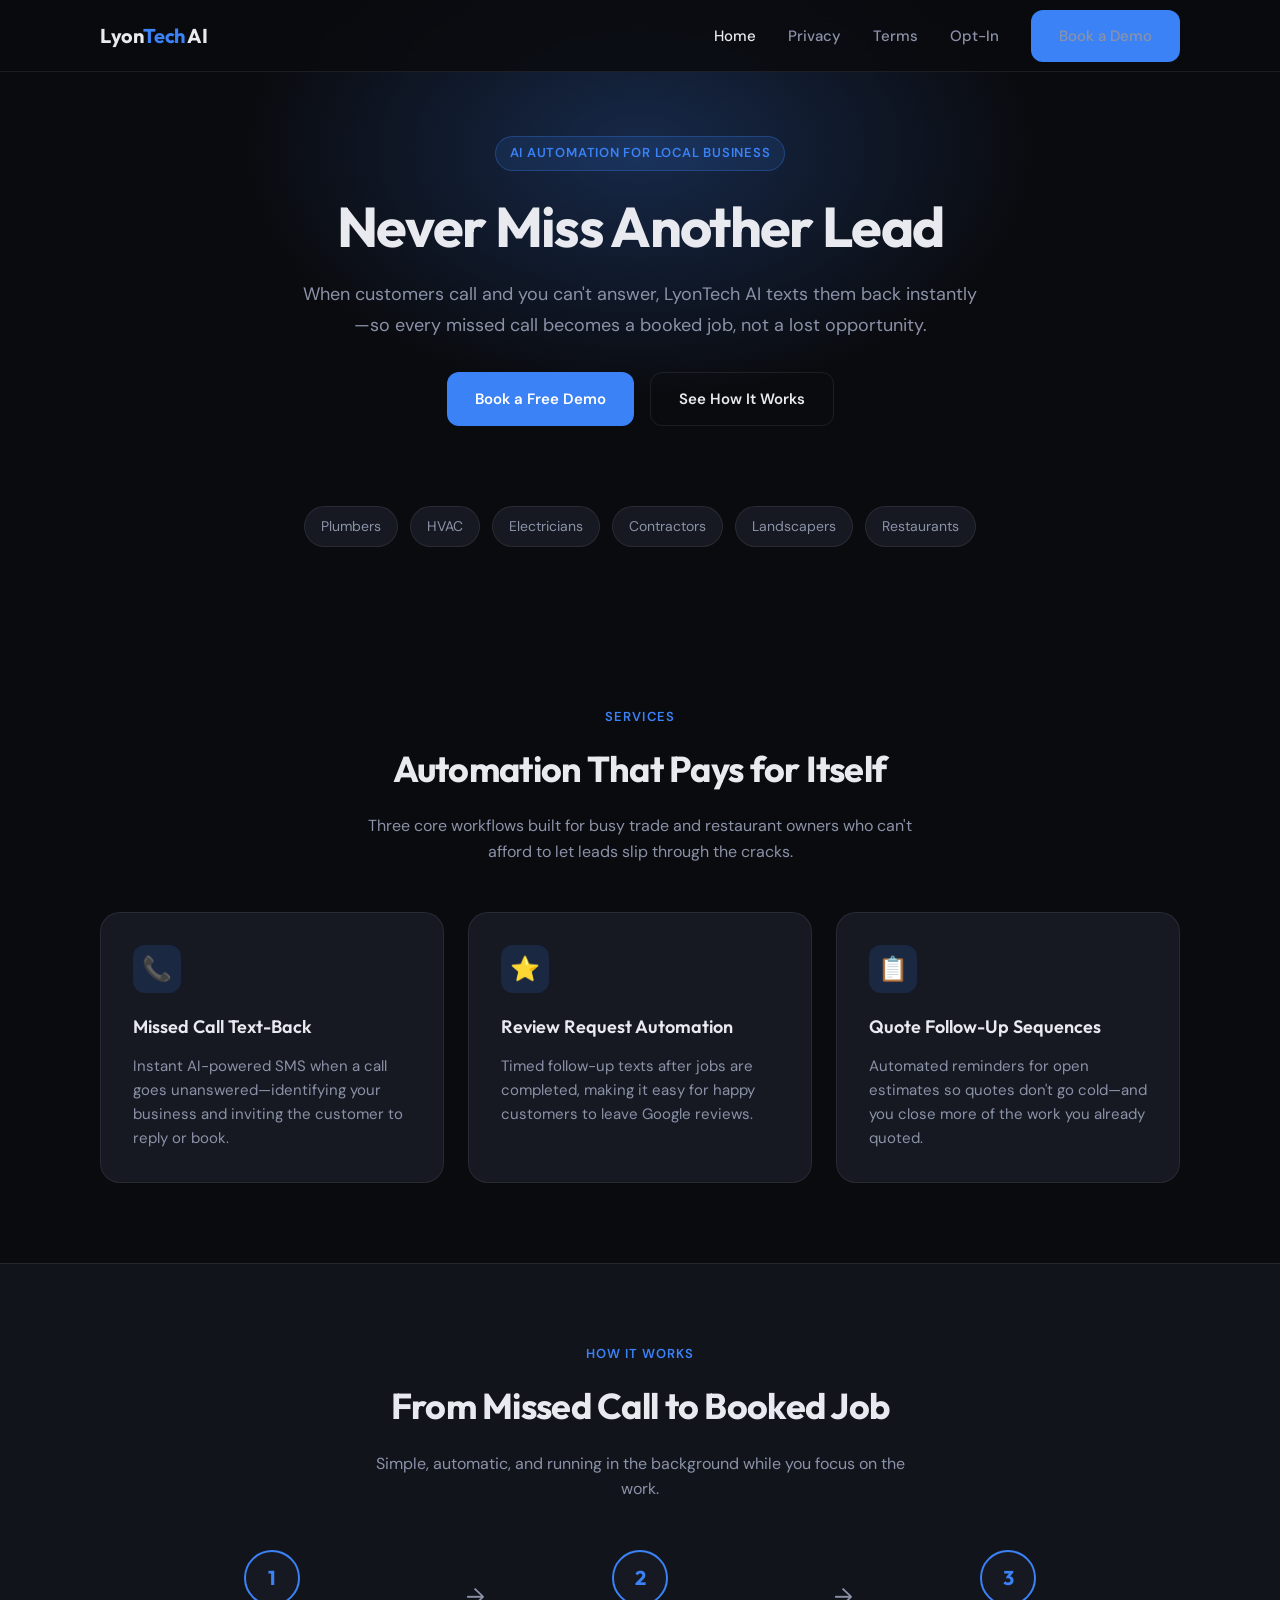
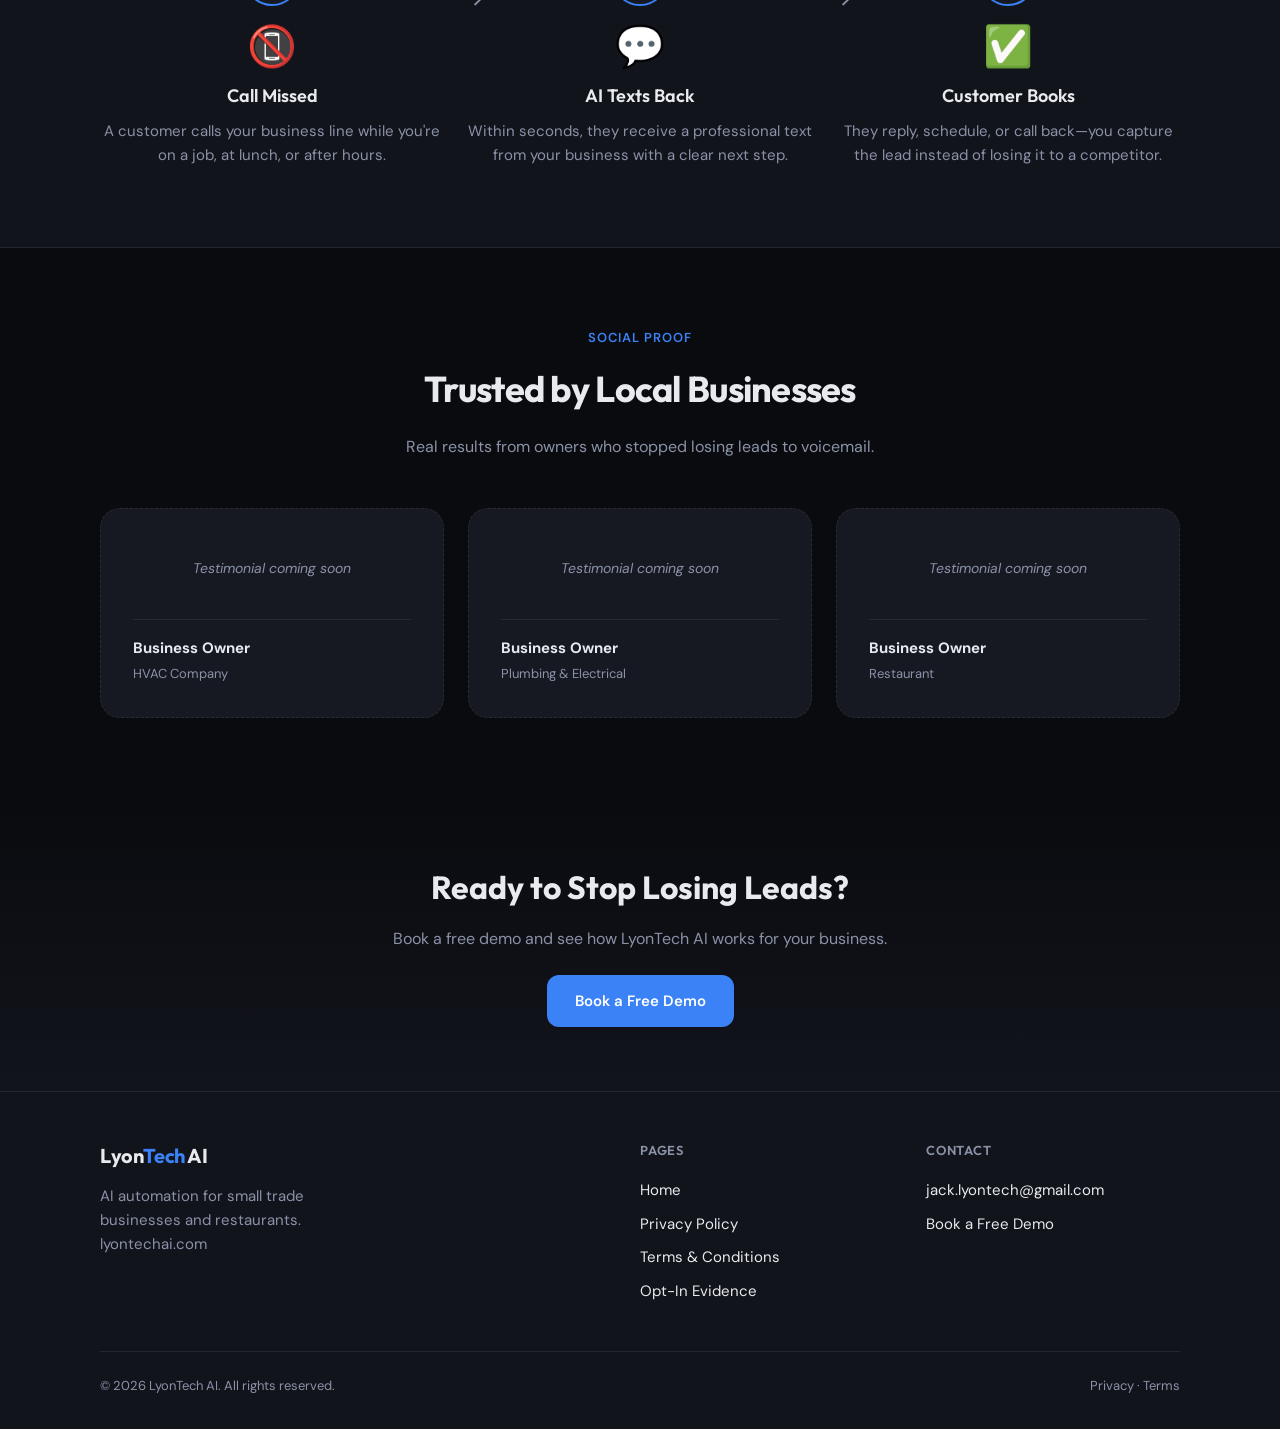
==== index.html @ 8071e6d7 "initial" ====
<!DOCTYPE html>
<html lang="en">
<head>
  <meta charset="UTF-8">
  <meta name="viewport" content="width=device-width, initial-scale=1.0">
  <meta name="description" content="LyonTech AI — AI-powered missed call text-back and automation for trade businesses and restaurants. Never miss another lead.">
  <title>LyonTech AI — Never Miss Another Lead</title>
  <link rel="preconnect" href="https://fonts.googleapis.com">
  <link rel="preconnect" href="https://fonts.gstatic.com" crossorigin>
  <link href="https://fonts.googleapis.com/css2?family=DM+Sans:ital,opsz,wght@0,9..40,400;0,9..40,500;0,9..40,600;0,9..40,700;1,9..40,400&family=Outfit:wght@500;600;700&display=swap" rel="stylesheet">
  <link rel="stylesheet" href="css/styles.css">
</head>
<body>
  <header class="site-header">
    <div class="container header-inner">
      <a href="index.html" class="logo">Lyon<span>Tech</span> AI</a>
      <nav class="nav-desktop" aria-label="Main navigation">
        <a href="index.html" class="active">Home</a>
        <a href="privacy.html">Privacy</a>
        <a href="terms.html">Terms</a>
        <a href="opt-in-evidence.html">Opt-In</a>
        <a href="mailto:jack.lyontech@gmail.com?subject=Free%20Demo%20Request" class="btn btn-primary">Book a Demo</a>
      </nav>
      <button class="nav-toggle" type="button" aria-label="Open menu" aria-expanded="false" aria-controls="mobile-nav">
        <span></span>
        <span></span>
        <span></span>
      </button>
    </div>
    <nav id="mobile-nav" class="nav-mobile" aria-label="Mobile navigation">
      <a href="index.html" class="active">Home</a>
      <a href="privacy.html">Privacy</a>
      <a href="terms.html">Terms</a>
      <a href="opt-in-evidence.html">Opt-In Evidence</a>
      <a href="mailto:jack.lyontech@gmail.com?subject=Free%20Demo%20Request">Book a Free Demo</a>
    </nav>
  </header>

  <main>
    <section class="hero">
      <div class="container hero-content">
        <span class="hero-badge">AI Automation for Local Business</span>
        <h1>Never Miss Another Lead</h1>
        <p>When customers call and you can't answer, LyonTech AI texts them back instantly—so every missed call becomes a booked job, not a lost opportunity.</p>
        <div class="hero-cta">
          <a href="mailto:jack.lyontech@gmail.com?subject=Free%20Demo%20Request" class="btn btn-primary">Book a Free Demo</a>
          <a href="#how-it-works" class="btn btn-outline">See How It Works</a>
        </div>
      </div>
    </section>

    <section class="industries">
      <div class="container">
        <div class="industry-tags">
          <span>Plumbers</span>
          <span>HVAC</span>
          <span>Electricians</span>
          <span>Contractors</span>
          <span>Landscapers</span>
          <span>Restaurants</span>
        </div>
      </div>
    </section>

    <section id="services">
      <div class="container">
        <div class="section-header">
          <p class="section-label">Services</p>
          <h2 class="section-title">Automation That Pays for Itself</h2>
          <p class="section-intro">Three core workflows built for busy trade and restaurant owners who can't afford to let leads slip through the cracks.</p>
        </div>
        <div class="services-grid">
          <article class="service-card">
            <div class="service-icon" aria-hidden="true">📞</div>
            <h3>Missed Call Text-Back</h3>
            <p>Instant AI-powered SMS when a call goes unanswered—identifying your business and inviting the customer to reply or book.</p>
          </article>
          <article class="service-card">
            <div class="service-icon" aria-hidden="true">⭐</div>
            <h3>Review Request Automation</h3>
            <p>Timed follow-up texts after jobs are completed, making it easy for happy customers to leave Google reviews.</p>
          </article>
          <article class="service-card">
            <div class="service-icon" aria-hidden="true">📋</div>
            <h3>Quote Follow-Up Sequences</h3>
            <p>Automated reminders for open estimates so quotes don't go cold—and you close more of the work you already quoted.</p>
          </article>
        </div>
      </div>
    </section>

    <section id="how-it-works" class="how-it-works">
      <div class="container">
        <div class="section-header">
          <p class="section-label">How It Works</p>
          <h2 class="section-title">From Missed Call to Booked Job</h2>
          <p class="section-intro">Simple, automatic, and running in the background while you focus on the work.</p>
        </div>
        <div class="steps">
          <div class="step">
            <div class="step-number">1</div>
            <div class="step-visual" aria-hidden="true">📵</div>
            <h3>Call Missed</h3>
            <p>A customer calls your business line while you're on a job, at lunch, or after hours.</p>
            <span class="step-arrow" aria-hidden="true">→</span>
          </div>
          <div class="step">
            <div class="step-number">2</div>
            <div class="step-visual" aria-hidden="true">💬</div>
            <h3>AI Texts Back</h3>
            <p>Within seconds, they receive a professional text from your business with a clear next step.</p>
            <span class="step-arrow" aria-hidden="true">→</span>
          </div>
          <div class="step">
            <div class="step-number">3</div>
            <div class="step-visual" aria-hidden="true">✅</div>
            <h3>Customer Books</h3>
            <p>They reply, schedule, or call back—you capture the lead instead of losing it to a competitor.</p>
          </div>
        </div>
      </div>
    </section>

    <section id="testimonials">
      <div class="container">
        <div class="section-header">
          <p class="section-label">Social Proof</p>
          <h2 class="section-title">Trusted by Local Businesses</h2>
          <p class="section-intro">Real results from owners who stopped losing leads to voicemail.</p>
        </div>
        <div class="testimonials-grid">
          <article class="testimonial-card">
            <div class="testimonial-placeholder">Testimonial coming soon</div>
            <div class="testimonial-meta">
              <strong>Business Owner</strong>
              <span>HVAC Company</span>
            </div>
          </article>
          <article class="testimonial-card">
            <div class="testimonial-placeholder">Testimonial coming soon</div>
            <div class="testimonial-meta">
              <strong>Business Owner</strong>
              <span>Plumbing &amp; Electrical</span>
            </div>
          </article>
          <article class="testimonial-card">
            <div class="testimonial-placeholder">Testimonial coming soon</div>
            <div class="testimonial-meta">
              <strong>Business Owner</strong>
              <span>Restaurant</span>
            </div>
          </article>
        </div>
      </div>
    </section>

    <section class="cta-band">
      <div class="container">
        <h2>Ready to Stop Losing Leads?</h2>
        <p>Book a free demo and see how LyonTech AI works for your business.</p>
        <a href="mailto:jack.lyontech@gmail.com?subject=Free%20Demo%20Request" class="btn btn-primary">Book a Free Demo</a>
      </div>
    </section>
  </main>

  <footer class="site-footer">
    <div class="container">
      <div class="footer-grid">
        <div class="footer-brand">
          <a href="index.html" class="logo">Lyon<span>Tech</span> AI</a>
          <p>AI automation for small trade businesses and restaurants. lyontechai.com</p>
        </div>
        <div class="footer-col">
          <h4>Pages</h4>
          <ul>
            <li><a href="index.html">Home</a></li>
            <li><a href="privacy.html">Privacy Policy</a></li>
            <li><a href="terms.html">Terms &amp; Conditions</a></li>
            <li><a href="opt-in-evidence.html">Opt-In Evidence</a></li>
          </ul>
        </div>
        <div class="footer-col">
          <h4>Contact</h4>
          <ul>
            <li><a href="mailto:jack.lyontech@gmail.com">jack.lyontech@gmail.com</a></li>
            <li><a href="mailto:jack.lyontech@gmail.com?subject=Free%20Demo%20Request">Book a Free Demo</a></li>
          </ul>
        </div>
      </div>
      <div class="footer-bottom">
        <span>&copy; 2026 LyonTech AI. All rights reserved.</span>
        <span>
          <a href="privacy.html">Privacy</a>
          &middot;
          <a href="terms.html">Terms</a>
        </span>
      </div>
    </div>
  </footer>

  <script src="js/main.js"></script>
</body>
</html>
---- css/styles.css ----
/* LyonTech AI — shared styles */
:root {
  --bg: #0a0b0f;
  --bg-elevated: #12141c;
  --bg-card: #161922;
  --border: rgba(255, 255, 255, 0.08);
  --text: #e8eaef;
  --text-muted: #8b92a8;
  --accent: #3b82f6;
  --accent-hover: #60a5fa;
  --accent-glow: rgba(59, 130, 246, 0.25);
  --success: #22c55e;
  --font-sans: "DM Sans", system-ui, sans-serif;
  --font-display: "Outfit", system-ui, sans-serif;
  --max-width: 1120px;
  --header-h: 72px;
  --radius: 12px;
  --radius-lg: 20px;
  --transition: 0.2s ease;
}

*,
*::before,
*::after {
  box-sizing: border-box;
  margin: 0;
  padding: 0;
}

html {
  scroll-behavior: smooth;
}

body {
  font-family: var(--font-sans);
  font-size: 1rem;
  line-height: 1.6;
  color: var(--text);
  background: var(--bg);
  min-height: 100vh;
  -webkit-font-smoothing: antialiased;
}

img {
  max-width: 100%;
  height: auto;
  display: block;
}

a {
  color: var(--accent);
  text-decoration: none;
  transition: color var(--transition);
}

a:hover {
  color: var(--accent-hover);
}

.container {
  width: 100%;
  max-width: var(--max-width);
  margin: 0 auto;
  padding: 0 1.25rem;
}

/* Header */
.site-header {
  position: fixed;
  top: 0;
  left: 0;
  right: 0;
  z-index: 100;
  height: var(--header-h);
  background: rgba(10, 11, 15, 0.85);
  backdrop-filter: blur(12px);
  border-bottom: 1px solid var(--border);
}

.header-inner {
  display: flex;
  align-items: center;
  justify-content: space-between;
  height: var(--header-h);
}

.logo {
  font-family: var(--font-display);
  font-weight: 700;
  font-size: 1.25rem;
  color: var(--text);
  letter-spacing: -0.02em;
}

.logo span {
  color: var(--accent);
}

.nav-desktop {
  display: none;
  align-items: center;
  gap: 2rem;
}

.nav-desktop a {
  color: var(--text-muted);
  font-size: 0.9375rem;
  font-weight: 500;
}

.nav-desktop a:hover,
.nav-desktop a.active {
  color: var(--text);
}

.nav-toggle {
  display: flex;
  flex-direction: column;
  justify-content: center;
  gap: 5px;
  width: 44px;
  height: 44px;
  padding: 10px;
  background: transparent;
  border: 1px solid var(--border);
  border-radius: var(--radius);
  cursor: pointer;
  color: var(--text);
}

.nav-toggle span {
  display: block;
  height: 2px;
  background: currentColor;
  border-radius: 1px;
  transition: transform var(--transition), opacity var(--transition);
}

.nav-toggle[aria-expanded="true"] span:nth-child(1) {
  transform: translateY(7px) rotate(45deg);
}

.nav-toggle[aria-expanded="true"] span:nth-child(2) {
  opacity: 0;
}

.nav-toggle[aria-expanded="true"] span:nth-child(3) {
  transform: translateY(-7px) rotate(-45deg);
}

.nav-mobile {
  display: none;
  position: fixed;
  top: var(--header-h);
  left: 0;
  right: 0;
  background: var(--bg-elevated);
  border-bottom: 1px solid var(--border);
  padding: 1rem 1.25rem 1.5rem;
  flex-direction: column;
  gap: 0.25rem;
}

.nav-mobile.is-open {
  display: flex;
}

.nav-mobile a {
  display: block;
  padding: 0.75rem 0;
  color: var(--text-muted);
  font-weight: 500;
  border-bottom: 1px solid var(--border);
}

.nav-mobile a:last-child {
  border-bottom: none;
}

.nav-mobile a:hover,
.nav-mobile a.active {
  color: var(--text);
}

@media (min-width: 768px) {
  .nav-desktop {
    display: flex;
  }

  .nav-toggle {
    display: none;
  }

  .nav-mobile {
    display: none !important;
  }
}

/* Buttons */
.btn {
  display: inline-flex;
  align-items: center;
  justify-content: center;
  gap: 0.5rem;
  padding: 0.875rem 1.75rem;
  font-family: var(--font-sans);
  font-size: 0.9375rem;
  font-weight: 600;
  border-radius: var(--radius);
  border: none;
  cursor: pointer;
  transition: background var(--transition), transform var(--transition), box-shadow var(--transition);
  text-decoration: none;
}

.btn-primary {
  background: var(--accent);
  color: #fff;
}

.btn-primary:hover {
  background: var(--accent-hover);
  color: #fff;
  box-shadow: 0 0 24px var(--accent-glow);
  transform: translateY(-1px);
}

.btn-outline {
  background: transparent;
  color: var(--text);
  border: 1px solid var(--border);
}

.btn-outline:hover {
  border-color: var(--text-muted);
  color: var(--text);
}

/* Hero */
.hero {
  padding: calc(var(--header-h) + 4rem) 0 5rem;
  position: relative;
  overflow: hidden;
}

.hero::before {
  content: "";
  position: absolute;
  top: -20%;
  left: 50%;
  transform: translateX(-50%);
  width: 800px;
  height: 500px;
  background: radial-gradient(ellipse, var(--accent-glow) 0%, transparent 70%);
  pointer-events: none;
}

.hero-content {
  position: relative;
  text-align: center;
  max-width: 720px;
  margin: 0 auto;
}

.hero-badge {
  display: inline-block;
  padding: 0.375rem 0.875rem;
  margin-bottom: 1.5rem;
  font-size: 0.8125rem;
  font-weight: 600;
  text-transform: uppercase;
  letter-spacing: 0.06em;
  color: var(--accent);
  background: rgba(59, 130, 246, 0.12);
  border: 1px solid rgba(59, 130, 246, 0.3);
  border-radius: 100px;
}

.hero h1 {
  font-family: var(--font-display);
  font-size: clamp(2.25rem, 5vw, 3.5rem);
  font-weight: 700;
  line-height: 1.15;
  letter-spacing: -0.03em;
  margin-bottom: 1.25rem;
}

.hero p {
  font-size: 1.125rem;
  color: var(--text-muted);
  margin-bottom: 2rem;
  line-height: 1.7;
}

.hero-cta {
  display: flex;
  flex-wrap: wrap;
  gap: 1rem;
  justify-content: center;
}

/* Sections */
section {
  padding: 5rem 0;
}

.section-label {
  font-size: 0.8125rem;
  font-weight: 600;
  text-transform: uppercase;
  letter-spacing: 0.08em;
  color: var(--accent);
  margin-bottom: 0.75rem;
}

.section-title {
  font-family: var(--font-display);
  font-size: clamp(1.75rem, 3vw, 2.25rem);
  font-weight: 700;
  letter-spacing: -0.02em;
  margin-bottom: 1rem;
}

.section-intro {
  color: var(--text-muted);
  max-width: 560px;
  margin-bottom: 3rem;
}

.section-header {
  text-align: center;
  margin-bottom: 3rem;
}

.section-header .section-intro {
  margin-left: auto;
  margin-right: auto;
}

/* Services */
.services-grid {
  display: grid;
  gap: 1.5rem;
}

@media (min-width: 768px) {
  .services-grid {
    grid-template-columns: repeat(3, 1fr);
  }
}

.service-card {
  background: var(--bg-card);
  border: 1px solid var(--border);
  border-radius: var(--radius-lg);
  padding: 2rem;
  transition: border-color var(--transition), transform var(--transition);
}

.service-card:hover {
  border-color: rgba(59, 130, 246, 0.35);
  transform: translateY(-2px);
}

.service-icon {
  width: 48px;
  height: 48px;
  display: flex;
  align-items: center;
  justify-content: center;
  background: rgba(59, 130, 246, 0.15);
  border-radius: var(--radius);
  margin-bottom: 1.25rem;
  font-size: 1.5rem;
}

.service-card h3 {
  font-family: var(--font-display);
  font-size: 1.125rem;
  font-weight: 600;
  margin-bottom: 0.75rem;
}

.service-card p {
  color: var(--text-muted);
  font-size: 0.9375rem;
}

/* How it works */
.how-it-works {
  background: var(--bg-elevated);
  border-top: 1px solid var(--border);
  border-bottom: 1px solid var(--border);
}

.steps {
  display: grid;
  gap: 2rem;
  position: relative;
}

@media (min-width: 768px) {
  .steps {
    grid-template-columns: repeat(3, 1fr);
    gap: 1.5rem;
  }
}

.step {
  text-align: center;
  position: relative;
}

.step-number {
  width: 56px;
  height: 56px;
  margin: 0 auto 1.25rem;
  display: flex;
  align-items: center;
  justify-content: center;
  font-family: var(--font-display);
  font-size: 1.25rem;
  font-weight: 700;
  color: var(--accent);
  background: var(--bg-card);
  border: 2px solid var(--accent);
  border-radius: 50%;
}

.step-visual {
  font-size: 2.5rem;
  margin-bottom: 1rem;
  line-height: 1;
}

.step h3 {
  font-family: var(--font-display);
  font-size: 1.125rem;
  font-weight: 600;
  margin-bottom: 0.5rem;
}

.step p {
  color: var(--text-muted);
  font-size: 0.9375rem;
}

.step-arrow {
  display: none;
  position: absolute;
  top: 28px;
  right: -12%;
  color: var(--text-muted);
  font-size: 1.5rem;
}

@media (min-width: 768px) {
  .step:not(:last-child) .step-arrow {
    display: block;
  }
}

/* Testimonials */
.testimonials-grid {
  display: grid;
  gap: 1.5rem;
}

@media (min-width: 640px) {
  .testimonials-grid {
    grid-template-columns: repeat(2, 1fr);
  }
}

@media (min-width: 1024px) {
  .testimonials-grid {
    grid-template-columns: repeat(3, 1fr);
  }
}

.testimonial-card {
  background: var(--bg-card);
  border: 1px dashed var(--border);
  border-radius: var(--radius-lg);
  padding: 2rem;
  min-height: 200px;
  display: flex;
  flex-direction: column;
}

.testimonial-placeholder {
  flex: 1;
  display: flex;
  align-items: center;
  justify-content: center;
  color: var(--text-muted);
  font-size: 0.875rem;
  font-style: italic;
  text-align: center;
  padding: 1rem;
}

.testimonial-meta {
  margin-top: 1.5rem;
  padding-top: 1rem;
  border-top: 1px solid var(--border);
}

.testimonial-meta strong {
  display: block;
  font-size: 0.9375rem;
}

.testimonial-meta span {
  font-size: 0.8125rem;
  color: var(--text-muted);
}

/* CTA band */
.cta-band {
  padding: 4rem 0;
  text-align: center;
  background: linear-gradient(180deg, var(--bg) 0%, var(--bg-elevated) 100%);
}

.cta-band h2 {
  font-family: var(--font-display);
  font-size: clamp(1.5rem, 3vw, 2rem);
  font-weight: 700;
  margin-bottom: 0.75rem;
}

.cta-band p {
  color: var(--text-muted);
  margin-bottom: 1.5rem;
}

/* Industries */
.industries {
  padding-top: 0;
}

.industry-tags {
  display: flex;
  flex-wrap: wrap;
  gap: 0.75rem;
  justify-content: center;
}

.industry-tags span {
  padding: 0.5rem 1rem;
  font-size: 0.875rem;
  color: var(--text-muted);
  background: var(--bg-card);
  border: 1px solid var(--border);
  border-radius: 100px;
}

/* Legal / content pages */
.page-hero {
  padding: calc(var(--header-h) + 3rem) 0 2rem;
  border-bottom: 1px solid var(--border);
}

.page-hero h1 {
  font-family: var(--font-display);
  font-size: clamp(1.75rem, 4vw, 2.5rem);
  font-weight: 700;
  letter-spacing: -0.02em;
  margin-bottom: 0.5rem;
}

.page-hero .meta {
  color: var(--text-muted);
  font-size: 0.9375rem;
}

.legal-content {
  padding: 3rem 0 5rem;
  max-width: 720px;
}

.legal-content h2 {
  font-family: var(--font-display);
  font-size: 1.25rem;
  font-weight: 600;
  margin: 2rem 0 0.75rem;
}

.legal-content h2:first-child {
  margin-top: 0;
}

.legal-content p,
.legal-content li {
  color: var(--text-muted);
  margin-bottom: 1rem;
}

.legal-content ul,
.legal-content ol {
  margin: 0 0 1rem 1.25rem;
  color: var(--text-muted);
}

.legal-content li {
  margin-bottom: 0.5rem;
}

.legal-content a {
  word-break: break-word;
}

.legal-content .notice {
  padding: 1rem 1.25rem;
  background: var(--bg-card);
  border: 1px solid var(--border);
  border-radius: var(--radius);
  margin: 1.5rem 0;
  font-size: 0.9375rem;
  color: var(--text);
}

/* Opt-in methods */
.optin-methods {
  display: grid;
  gap: 1.5rem;
  margin: 2rem 0;
}

.optin-card {
  background: var(--bg-card);
  border: 1px solid var(--border);
  border-radius: var(--radius-lg);
  padding: 1.75rem;
}

.optin-card .method-num {
  display: inline-flex;
  align-items: center;
  justify-content: center;
  width: 28px;
  height: 28px;
  font-size: 0.875rem;
  font-weight: 700;
  color: #fff;
  background: var(--accent);
  border-radius: 50%;
  margin-bottom: 1rem;
}

.optin-card h3 {
  font-family: var(--font-display);
  font-size: 1.125rem;
  font-weight: 600;
  margin-bottom: 0.75rem;
}

.optin-card p {
  color: var(--text-muted);
  font-size: 0.9375rem;
  margin-bottom: 0;
}

.legal-links {
  margin-top: 2rem;
  padding-top: 1.5rem;
  border-top: 1px solid var(--border);
}

.legal-links a {
  margin-right: 1.5rem;
}

/* Footer */
.site-footer {
  padding: 3rem 0 2rem;
  border-top: 1px solid var(--border);
  background: var(--bg-elevated);
}

.footer-grid {
  display: grid;
  gap: 2rem;
  margin-bottom: 2.5rem;
}

@media (min-width: 640px) {
  .footer-grid {
    grid-template-columns: 2fr 1fr 1fr;
  }
}

.footer-brand p {
  color: var(--text-muted);
  font-size: 0.9375rem;
  margin-top: 0.75rem;
  max-width: 280px;
}

.footer-col h4 {
  font-family: var(--font-display);
  font-size: 0.8125rem;
  font-weight: 600;
  text-transform: uppercase;
  letter-spacing: 0.06em;
  color: var(--text-muted);
  margin-bottom: 1rem;
}

.footer-col ul {
  list-style: none;
}

.footer-col li {
  margin-bottom: 0.5rem;
}

.footer-col a {
  color: var(--text);
  font-size: 0.9375rem;
}

.footer-col a:hover {
  color: var(--accent);
}

.footer-bottom {
  padding-top: 1.5rem;
  border-top: 1px solid var(--border);
  display: flex;
  flex-wrap: wrap;
  gap: 1rem;
  justify-content: space-between;
  align-items: center;
  font-size: 0.8125rem;
  color: var(--text-muted);
}

.footer-bottom a {
  color: var(--text-muted);
}

.footer-bottom a:hover {
  color: var(--text);
}
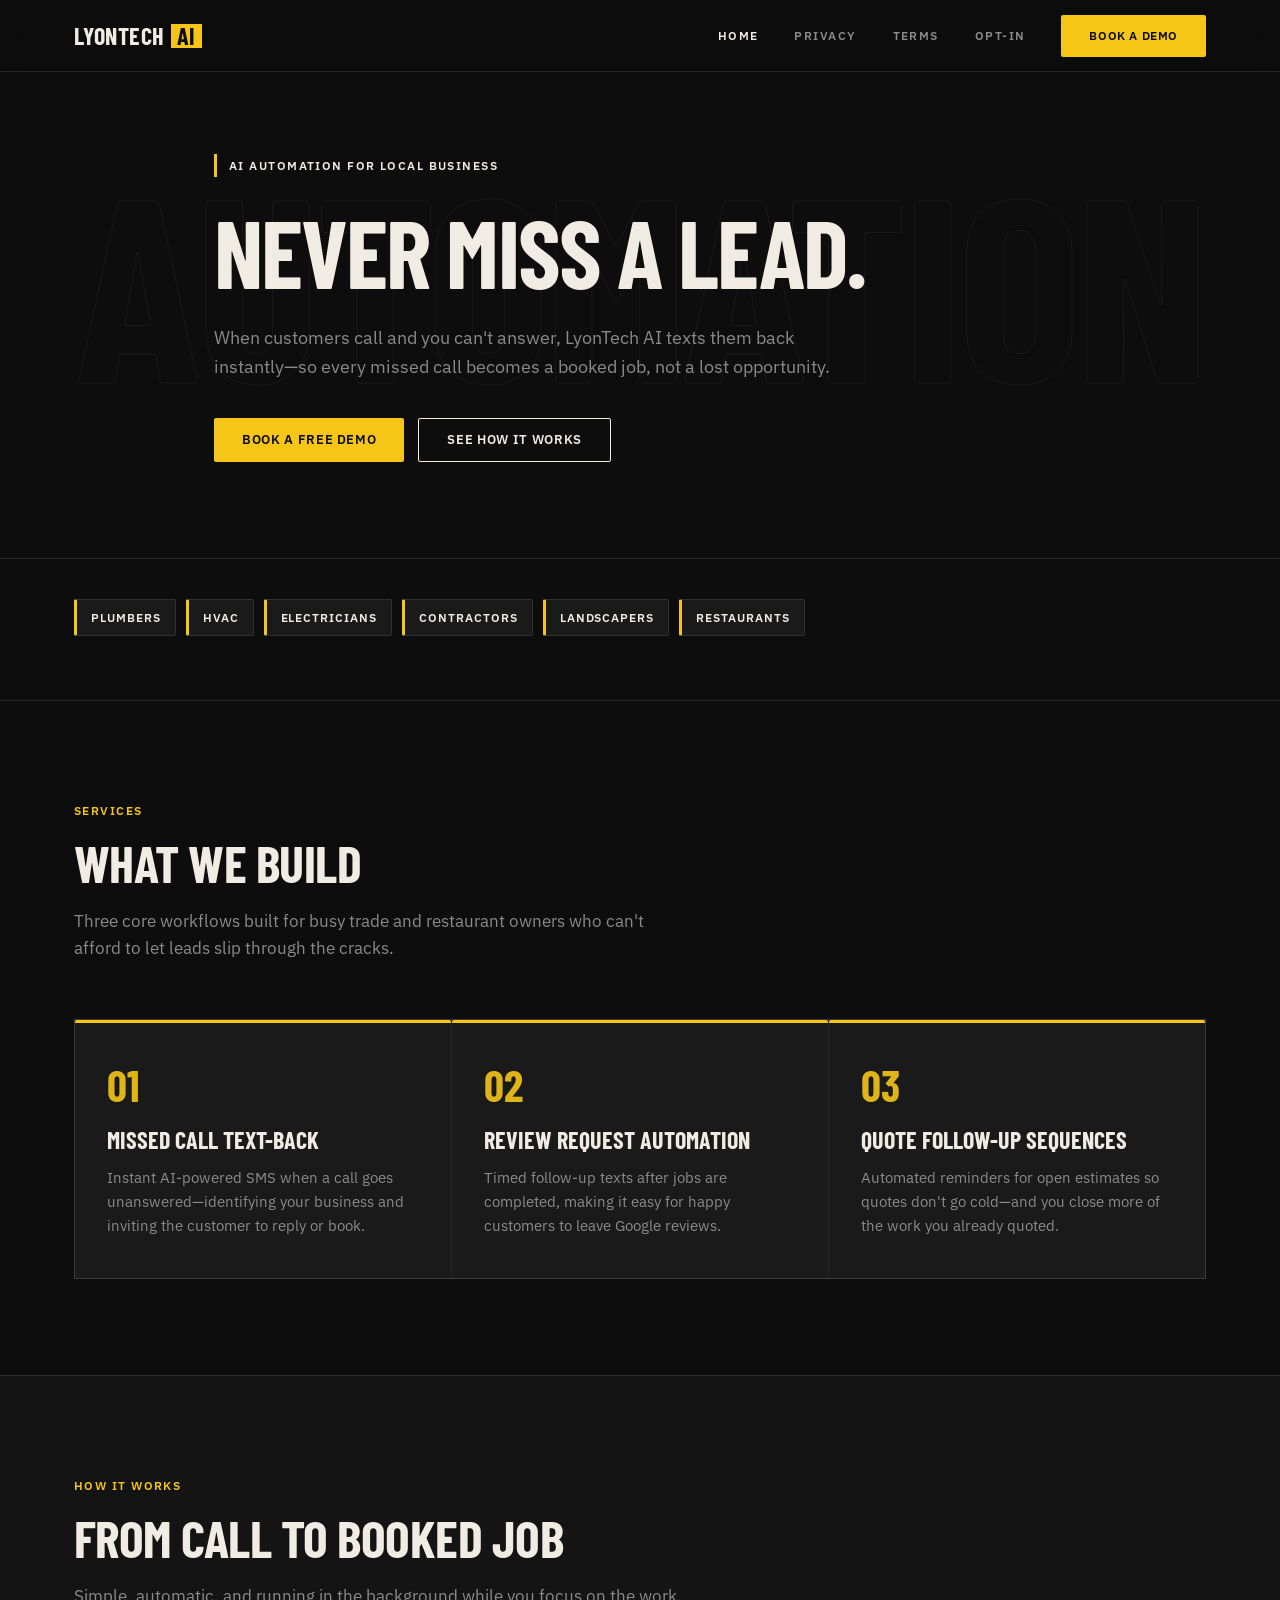
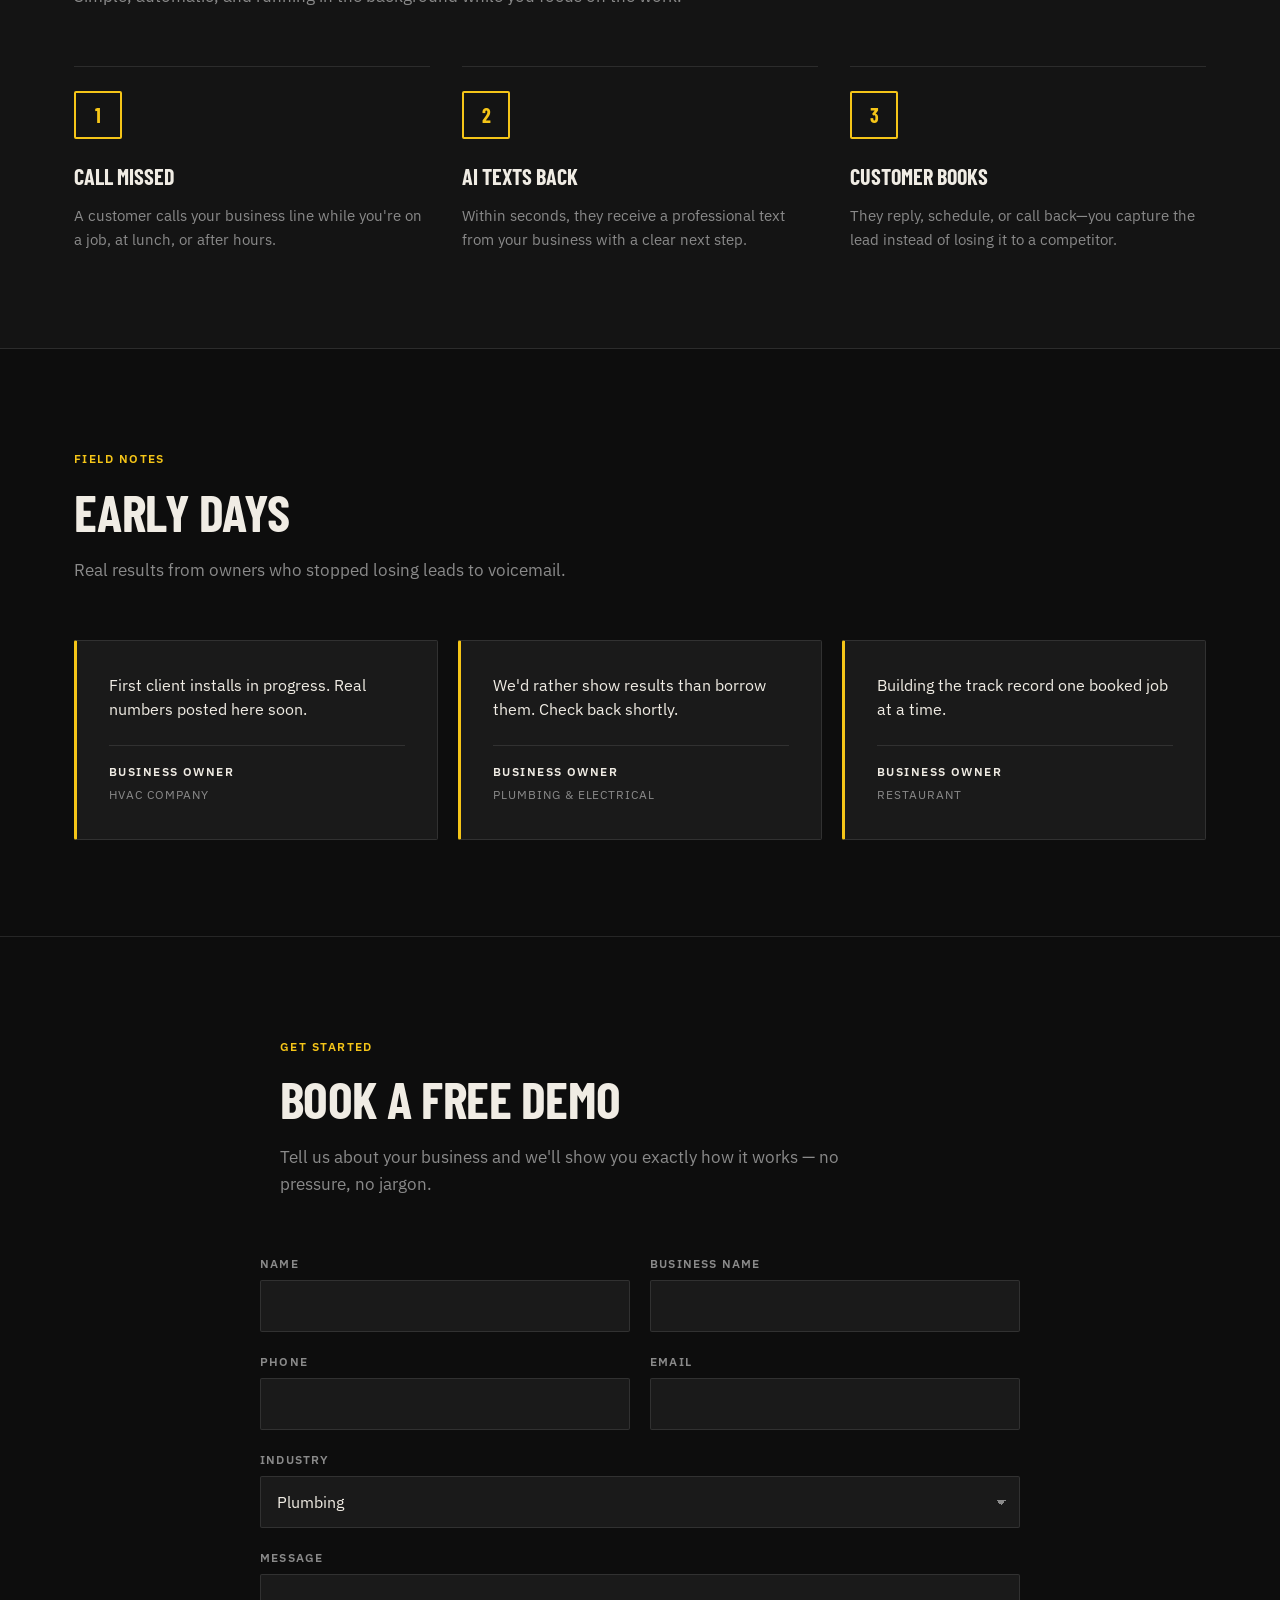
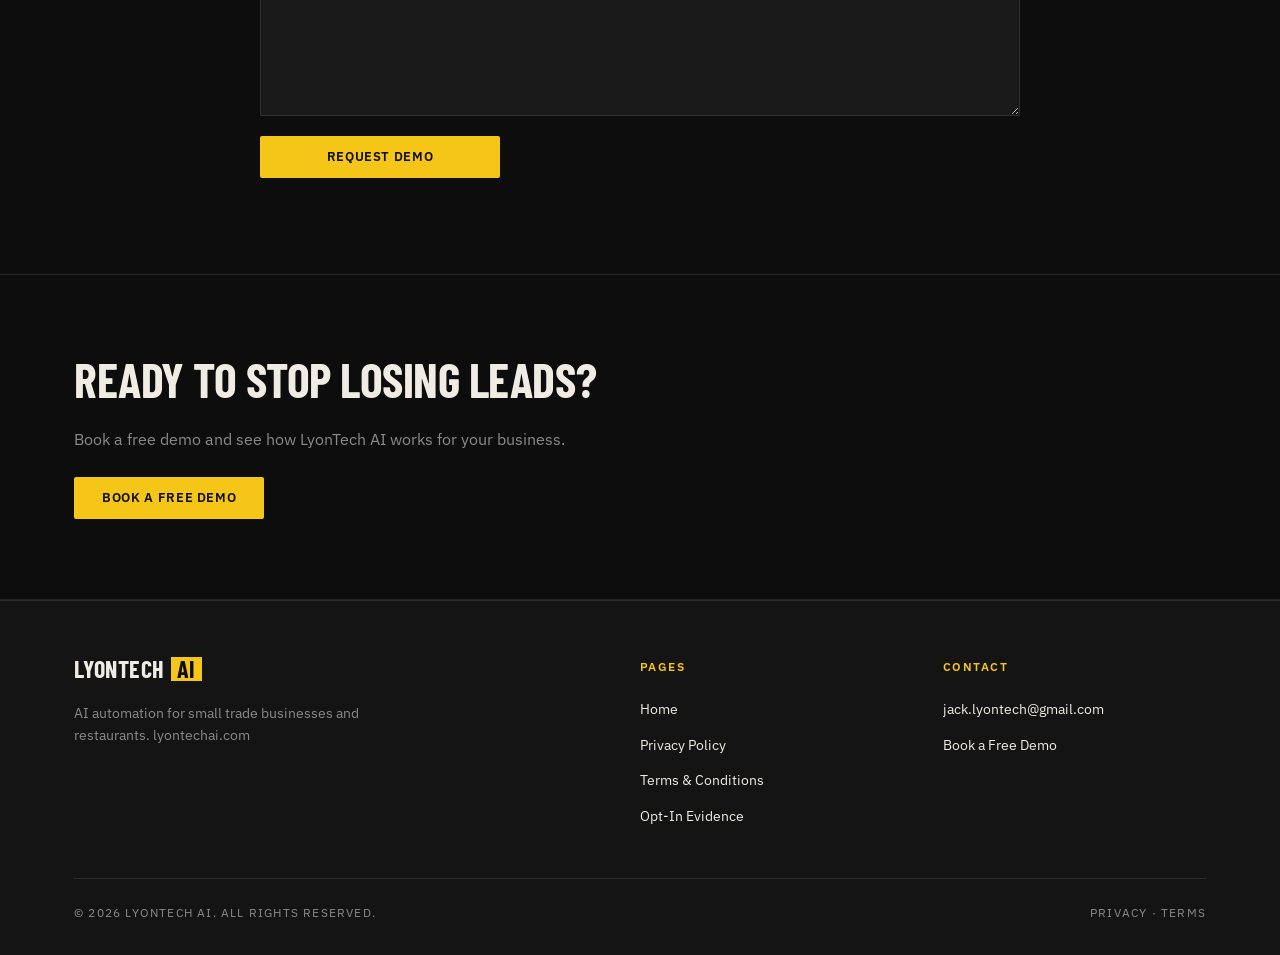
==== commit 8e8b3e65: "Site redesign" ====
--- a/index.html
+++ b/index.html
@@ -7,19 +7,19 @@
   <title>LyonTech AI — Never Miss Another Lead</title>
   <link rel="preconnect" href="https://fonts.googleapis.com">
   <link rel="preconnect" href="https://fonts.gstatic.com" crossorigin>
-  <link href="https://fonts.googleapis.com/css2?family=DM+Sans:ital,opsz,wght@0,9..40,400;0,9..40,500;0,9..40,600;0,9..40,700;1,9..40,400&family=Outfit:wght@500;600;700&display=swap" rel="stylesheet">
+  <link href="https://fonts.googleapis.com/css2?family=Barlow+Condensed:wght@600;700&family=IBM+Plex+Sans:wght@400;500;600&display=swap" rel="stylesheet">
   <link rel="stylesheet" href="css/styles.css">
 </head>
 <body>
   <header class="site-header">
     <div class="container header-inner">
-      <a href="index.html" class="logo">Lyon<span>Tech</span> AI</a>
+      <a href="index.html" class="logo">LYONTECH<span>AI</span></a>
       <nav class="nav-desktop" aria-label="Main navigation">
         <a href="index.html" class="active">Home</a>
         <a href="privacy.html">Privacy</a>
         <a href="terms.html">Terms</a>
         <a href="opt-in-evidence.html">Opt-In</a>
-        <a href="mailto:jack.lyontech@gmail.com?subject=Free%20Demo%20Request" class="btn btn-primary">Book a Demo</a>
+        <a href="#contact" class="btn btn-primary">Book a Demo</a>
       </nav>
       <button class="nav-toggle" type="button" aria-label="Open menu" aria-expanded="false" aria-controls="mobile-nav">
         <span></span>
@@ -32,18 +32,19 @@
       <a href="privacy.html">Privacy</a>
       <a href="terms.html">Terms</a>
       <a href="opt-in-evidence.html">Opt-In Evidence</a>
-      <a href="mailto:jack.lyontech@gmail.com?subject=Free%20Demo%20Request">Book a Free Demo</a>
+      <a href="#contact">Book a Free Demo</a>
     </nav>
   </header>
 
   <main>
     <section class="hero">
+      <div class="hero-bgword" aria-hidden="true">AUTOMATION</div>
       <div class="container hero-content">
         <span class="hero-badge">AI Automation for Local Business</span>
-        <h1>Never Miss Another Lead</h1>
+        <h1>Never Miss A Lead.</h1>
         <p>When customers call and you can't answer, LyonTech AI texts them back instantly—so every missed call becomes a booked job, not a lost opportunity.</p>
         <div class="hero-cta">
-          <a href="mailto:jack.lyontech@gmail.com?subject=Free%20Demo%20Request" class="btn btn-primary">Book a Free Demo</a>
+          <a href="#contact" class="btn btn-primary">Book a Free Demo</a>
           <a href="#how-it-works" class="btn btn-outline">See How It Works</a>
         </div>
       </div>
@@ -66,22 +67,22 @@
       <div class="container">
         <div class="section-header">
           <p class="section-label">Services</p>
-          <h2 class="section-title">Automation That Pays for Itself</h2>
+          <h2 class="section-title">What We Build</h2>
           <p class="section-intro">Three core workflows built for busy trade and restaurant owners who can't afford to let leads slip through the cracks.</p>
         </div>
         <div class="services-grid">
           <article class="service-card">
-            <div class="service-icon" aria-hidden="true">📞</div>
+            <div class="service-icon" aria-hidden="true">01</div>
             <h3>Missed Call Text-Back</h3>
             <p>Instant AI-powered SMS when a call goes unanswered—identifying your business and inviting the customer to reply or book.</p>
           </article>
           <article class="service-card">
-            <div class="service-icon" aria-hidden="true">⭐</div>
+            <div class="service-icon" aria-hidden="true">02</div>
             <h3>Review Request Automation</h3>
             <p>Timed follow-up texts after jobs are completed, making it easy for happy customers to leave Google reviews.</p>
           </article>
           <article class="service-card">
-            <div class="service-icon" aria-hidden="true">📋</div>
+            <div class="service-icon" aria-hidden="true">03</div>
             <h3>Quote Follow-Up Sequences</h3>
             <p>Automated reminders for open estimates so quotes don't go cold—and you close more of the work you already quoted.</p>
           </article>
@@ -93,27 +94,22 @@
       <div class="container">
         <div class="section-header">
           <p class="section-label">How It Works</p>
-          <h2 class="section-title">From Missed Call to Booked Job</h2>
+          <h2 class="section-title">From Call To Booked Job</h2>
           <p class="section-intro">Simple, automatic, and running in the background while you focus on the work.</p>
         </div>
         <div class="steps">
           <div class="step">
             <div class="step-number">1</div>
-            <div class="step-visual" aria-hidden="true">📵</div>
             <h3>Call Missed</h3>
             <p>A customer calls your business line while you're on a job, at lunch, or after hours.</p>
-            <span class="step-arrow" aria-hidden="true">→</span>
           </div>
           <div class="step">
             <div class="step-number">2</div>
-            <div class="step-visual" aria-hidden="true">💬</div>
             <h3>AI Texts Back</h3>
             <p>Within seconds, they receive a professional text from your business with a clear next step.</p>
-            <span class="step-arrow" aria-hidden="true">→</span>
           </div>
           <div class="step">
             <div class="step-number">3</div>
-            <div class="step-visual" aria-hidden="true">✅</div>
             <h3>Customer Books</h3>
             <p>They reply, schedule, or call back—you capture the lead instead of losing it to a competitor.</p>
           </div>
@@ -124,27 +120,27 @@
     <section id="testimonials">
       <div class="container">
         <div class="section-header">
-          <p class="section-label">Social Proof</p>
-          <h2 class="section-title">Trusted by Local Businesses</h2>
+          <p class="section-label">Field Notes</p>
+          <h2 class="section-title">Early Days</h2>
           <p class="section-intro">Real results from owners who stopped losing leads to voicemail.</p>
         </div>
         <div class="testimonials-grid">
           <article class="testimonial-card">
-            <div class="testimonial-placeholder">Testimonial coming soon</div>
+            <div class="testimonial-placeholder">First client installs in progress. Real numbers posted here soon.</div>
             <div class="testimonial-meta">
               <strong>Business Owner</strong>
               <span>HVAC Company</span>
             </div>
           </article>
           <article class="testimonial-card">
-            <div class="testimonial-placeholder">Testimonial coming soon</div>
+            <div class="testimonial-placeholder">We'd rather show results than borrow them. Check back shortly.</div>
             <div class="testimonial-meta">
               <strong>Business Owner</strong>
               <span>Plumbing &amp; Electrical</span>
             </div>
           </article>
           <article class="testimonial-card">
-            <div class="testimonial-placeholder">Testimonial coming soon</div>
+            <div class="testimonial-placeholder">Building the track record one booked job at a time.</div>
             <div class="testimonial-meta">
               <strong>Business Owner</strong>
               <span>Restaurant</span>
@@ -154,11 +150,62 @@
       </div>
     </section>
 
+    <section id="contact" class="contact-section">
+      <div class="container">
+        <div class="section-header">
+          <p class="section-label">Get Started</p>
+          <h2 class="section-title">Book A Free Demo</h2>
+          <p class="section-intro">Tell us about your business and we'll show you exactly how it works — no pressure, no jargon.</p>
+        </div>
+        <form id="demo-form" class="demo-form" novalidate>
+          <div class="form-row">
+            <div class="form-field">
+              <label for="demo-name">Name</label>
+              <input id="demo-name" name="name" type="text" autocomplete="name" required>
+            </div>
+            <div class="form-field">
+              <label for="demo-business">Business Name</label>
+              <input id="demo-business" name="business" type="text" autocomplete="organization" required>
+            </div>
+          </div>
+          <div class="form-row">
+            <div class="form-field">
+              <label for="demo-phone">Phone</label>
+              <input id="demo-phone" name="phone" type="tel" autocomplete="tel">
+            </div>
+            <div class="form-field">
+              <label for="demo-email">Email</label>
+              <input id="demo-email" name="email" type="email" autocomplete="email" required>
+            </div>
+          </div>
+          <div class="form-field">
+            <label for="demo-industry">Industry</label>
+            <select id="demo-industry" name="industry">
+              <option value="Plumbing">Plumbing</option>
+              <option value="HVAC">HVAC</option>
+              <option value="Electrical">Electrical</option>
+              <option value="Contracting">Contracting</option>
+              <option value="Landscaping">Landscaping</option>
+              <option value="Restaurant">Restaurant</option>
+              <option value="Other">Other</option>
+            </select>
+          </div>
+          <div class="form-field">
+            <label for="demo-message">Message</label>
+            <textarea id="demo-message" name="message" rows="5"></textarea>
+          </div>
+          <div class="form-submit">
+            <button type="submit" class="btn btn-primary">Request Demo</button>
+          </div>
+        </form>
+      </div>
+    </section>
+
     <section class="cta-band">
       <div class="container">
-        <h2>Ready to Stop Losing Leads?</h2>
+        <h2>Ready To Stop Losing Leads?</h2>
         <p>Book a free demo and see how LyonTech AI works for your business.</p>
-        <a href="mailto:jack.lyontech@gmail.com?subject=Free%20Demo%20Request" class="btn btn-primary">Book a Free Demo</a>
+        <a href="#contact" class="btn btn-primary">Book a Free Demo</a>
       </div>
     </section>
   </main>
@@ -167,7 +214,7 @@
     <div class="container">
       <div class="footer-grid">
         <div class="footer-brand">
-          <a href="index.html" class="logo">Lyon<span>Tech</span> AI</a>
+          <a href="index.html" class="logo">LYONTECH<span>AI</span></a>
           <p>AI automation for small trade businesses and restaurants. lyontechai.com</p>
         </div>
         <div class="footer-col">
--- a/css/styles.css
+++ b/css/styles.css
@@ -1,22 +1,22 @@
 /* LyonTech AI — shared styles */
 :root {
-  --bg: #0a0b0f;
-  --bg-elevated: #12141c;
-  --bg-card: #161922;
-  --border: rgba(255, 255, 255, 0.08);
-  --text: #e8eaef;
-  --text-muted: #8b92a8;
-  --accent: #3b82f6;
-  --accent-hover: #60a5fa;
-  --accent-glow: rgba(59, 130, 246, 0.25);
+  --bg: #0d0d0d;
+  --bg-elevated: #141414;
+  --bg-card: #1a1a1a;
+  --border: rgba(255, 255, 255, 0.1);
+  --text: #f0ece4;
+  --text-muted: #8a8a8a;
+  --accent: #f5c518;
+  --accent-hover: #ffd84d;
+  --accent-glow: rgba(245, 197, 24, 0.18);
   --success: #22c55e;
-  --font-sans: "DM Sans", system-ui, sans-serif;
-  --font-display: "Outfit", system-ui, sans-serif;
-  --max-width: 1120px;
+  --font-sans: "IBM Plex Sans", system-ui, sans-serif;
+  --font-display: "Barlow Condensed", sans-serif;
+  --max-width: 1180px;
   --header-h: 72px;
-  --radius: 12px;
-  --radius-lg: 20px;
-  --transition: 0.2s ease;
+  --radius: 2px;
+  --radius-lg: 2px;
+  --transition: 0.18s ease;
 }
 
 *,
@@ -61,7 +61,7 @@
   width: 100%;
   max-width: var(--max-width);
   margin: 0 auto;
-  padding: 0 1.25rem;
+  padding: 0 1.5rem;
 }
 
 /* Header */
@@ -72,7 +72,7 @@
   right: 0;
   z-index: 100;
   height: var(--header-h);
-  background: rgba(10, 11, 15, 0.85);
+  background: rgba(13, 13, 13, 0.92);
   backdrop-filter: blur(12px);
   border-bottom: 1px solid var(--border);
 }
@@ -87,30 +87,51 @@
 .logo {
   font-family: var(--font-display);
   font-weight: 700;
-  font-size: 1.25rem;
-  color: var(--text);
-  letter-spacing: -0.02em;
+  font-size: 1.5rem;
+  letter-spacing: 0.02em;
+  color: var(--text);
+  text-transform: uppercase;
+  display: inline-flex;
+  align-items: center;
+  line-height: 1;
 }
 
 .logo span {
-  color: var(--accent);
+  display: inline-block;
+  background: var(--accent);
+  color: #0d0d0d;
+  padding: 0 6px;
+  margin-left: 6px;
+  font-family: var(--font-display);
+  font-weight: 700;
 }
 
 .nav-desktop {
   display: none;
   align-items: center;
-  gap: 2rem;
+  gap: 2.25rem;
 }
 
 .nav-desktop a {
   color: var(--text-muted);
-  font-size: 0.9375rem;
-  font-weight: 500;
+  font-size: 0.75rem;
+  font-weight: 600;
+  text-transform: uppercase;
+  letter-spacing: 0.12em;
 }
 
 .nav-desktop a:hover,
 .nav-desktop a.active {
   color: var(--text);
+}
+
+.nav-desktop a.btn {
+  color: #0d0d0d;
+  letter-spacing: 0.05em;
+}
+
+.nav-desktop a.btn:hover {
+  color: #0d0d0d;
 }
 
 .nav-toggle {
@@ -132,7 +153,7 @@
   display: block;
   height: 2px;
   background: currentColor;
-  border-radius: 1px;
+  border-radius: 0;
   transition: transform var(--transition), opacity var(--transition);
 }
 
@@ -156,9 +177,9 @@
   right: 0;
   background: var(--bg-elevated);
   border-bottom: 1px solid var(--border);
-  padding: 1rem 1.25rem 1.5rem;
+  padding: 1rem 1.5rem 1.5rem;
   flex-direction: column;
-  gap: 0.25rem;
+  gap: 0;
 }
 
 .nav-mobile.is-open {
@@ -167,9 +188,12 @@
 
 .nav-mobile a {
   display: block;
-  padding: 0.75rem 0;
-  color: var(--text-muted);
-  font-weight: 500;
+  padding: 1rem 0;
+  color: var(--text-muted);
+  font-weight: 600;
+  font-size: 0.8125rem;
+  text-transform: uppercase;
+  letter-spacing: 0.12em;
   border-bottom: 1px solid var(--border);
 }
 
@@ -204,143 +228,166 @@
   gap: 0.5rem;
   padding: 0.875rem 1.75rem;
   font-family: var(--font-sans);
-  font-size: 0.9375rem;
-  font-weight: 600;
+  font-size: 0.8125rem;
+  font-weight: 600;
+  letter-spacing: 0.05em;
+  text-transform: uppercase;
   border-radius: var(--radius);
   border: none;
   cursor: pointer;
-  transition: background var(--transition), transform var(--transition), box-shadow var(--transition);
+  transition: background var(--transition), color var(--transition), transform var(--transition), border-color var(--transition);
   text-decoration: none;
+  line-height: 1.1;
 }
 
 .btn-primary {
   background: var(--accent);
-  color: #fff;
+  color: #0d0d0d;
 }
 
 .btn-primary:hover {
   background: var(--accent-hover);
-  color: #fff;
-  box-shadow: 0 0 24px var(--accent-glow);
-  transform: translateY(-1px);
+  color: #0d0d0d;
+  transform: translateY(-2px);
+  box-shadow: none;
 }
 
 .btn-outline {
   background: transparent;
   color: var(--text);
-  border: 1px solid var(--border);
+  border: 1px solid var(--text);
 }
 
 .btn-outline:hover {
-  border-color: var(--text-muted);
-  color: var(--text);
+  background: var(--text);
+  color: #0d0d0d;
+  border-color: var(--text);
 }
 
 /* Hero */
 .hero {
-  padding: calc(var(--header-h) + 4rem) 0 5rem;
+  padding: calc(var(--header-h) + 5rem) 0 6rem;
   position: relative;
   overflow: hidden;
-}
-
-.hero::before {
-  content: "";
+  border-bottom: 1px solid var(--border);
+}
+
+.hero-bgword {
   position: absolute;
-  top: -20%;
+  top: 50%;
   left: 50%;
-  transform: translateX(-50%);
-  width: 800px;
-  height: 500px;
-  background: radial-gradient(ellipse, var(--accent-glow) 0%, transparent 70%);
+  transform: translate(-50%, -50%);
+  font-family: var(--font-display);
+  font-weight: 700;
+  text-transform: uppercase;
+  font-size: clamp(120px, 22vw, 260px);
+  color: transparent;
+  -webkit-text-stroke: 1px rgba(255, 255, 255, 0.05);
+  white-space: nowrap;
   pointer-events: none;
+  z-index: 0;
+  user-select: none;
+  letter-spacing: -0.02em;
+  line-height: 1;
 }
 
 .hero-content {
   position: relative;
-  text-align: center;
-  max-width: 720px;
+  z-index: 1;
+  text-align: left;
+  max-width: 900px;
   margin: 0 auto;
 }
 
 .hero-badge {
   display: inline-block;
-  padding: 0.375rem 0.875rem;
-  margin-bottom: 1.5rem;
-  font-size: 0.8125rem;
-  font-weight: 600;
-  text-transform: uppercase;
-  letter-spacing: 0.06em;
-  color: var(--accent);
-  background: rgba(59, 130, 246, 0.12);
-  border: 1px solid rgba(59, 130, 246, 0.3);
-  border-radius: 100px;
+  padding: 0.1rem 0 0.1rem 0.75rem;
+  margin-bottom: 1.75rem;
+  font-family: var(--font-sans);
+  font-size: 0.75rem;
+  font-weight: 600;
+  text-transform: uppercase;
+  letter-spacing: 0.12em;
+  color: var(--text);
+  background: transparent;
+  border: none;
+  border-left: 3px solid var(--accent);
+  border-radius: 0;
 }
 
 .hero h1 {
   font-family: var(--font-display);
-  font-size: clamp(2.25rem, 5vw, 3.5rem);
-  font-weight: 700;
-  line-height: 1.15;
-  letter-spacing: -0.03em;
-  margin-bottom: 1.25rem;
+  font-size: clamp(3rem, 8vw, 6rem);
+  font-weight: 700;
+  line-height: 0.95;
+  letter-spacing: -0.02em;
+  text-transform: uppercase;
+  margin-bottom: 1.75rem;
 }
 
 .hero p {
   font-size: 1.125rem;
   color: var(--text-muted);
-  margin-bottom: 2rem;
-  line-height: 1.7;
+  margin-bottom: 2.25rem;
+  line-height: 1.6;
+  max-width: 620px;
 }
 
 .hero-cta {
   display: flex;
   flex-wrap: wrap;
-  gap: 1rem;
-  justify-content: center;
+  gap: 0.875rem;
 }
 
 /* Sections */
 section {
-  padding: 5rem 0;
+  padding: 6rem 0;
 }
 
 .section-label {
-  font-size: 0.8125rem;
-  font-weight: 600;
-  text-transform: uppercase;
-  letter-spacing: 0.08em;
+  font-family: var(--font-sans);
+  font-size: 0.75rem;
+  font-weight: 600;
+  text-transform: uppercase;
+  letter-spacing: 0.12em;
   color: var(--accent);
-  margin-bottom: 0.75rem;
+  margin-bottom: 1rem;
+  display: inline-block;
 }
 
 .section-title {
   font-family: var(--font-display);
-  font-size: clamp(1.75rem, 3vw, 2.25rem);
-  font-weight: 700;
-  letter-spacing: -0.02em;
-  margin-bottom: 1rem;
+  font-size: clamp(2rem, 4.5vw, 3.25rem);
+  font-weight: 700;
+  letter-spacing: -0.01em;
+  text-transform: uppercase;
+  line-height: 1;
+  margin-bottom: 1.25rem;
 }
 
 .section-intro {
   color: var(--text-muted);
-  max-width: 560px;
-  margin-bottom: 3rem;
+  max-width: 620px;
+  margin-bottom: 3.5rem;
+  font-size: 1.0625rem;
 }
 
 .section-header {
-  text-align: center;
-  margin-bottom: 3rem;
+  text-align: left;
+  margin-bottom: 3.5rem;
+  max-width: 720px;
 }
 
 .section-header .section-intro {
-  margin-left: auto;
-  margin-right: auto;
+  margin-bottom: 0;
 }
 
 /* Services */
 .services-grid {
   display: grid;
-  gap: 1.5rem;
+  gap: 1px;
+  background: var(--border);
+  border: 1px solid var(--border);
 }
 
 @media (min-width: 768px) {
@@ -351,39 +398,47 @@
 
 .service-card {
   background: var(--bg-card);
-  border: 1px solid var(--border);
-  border-radius: var(--radius-lg);
-  padding: 2rem;
-  transition: border-color var(--transition), transform var(--transition);
+  border-radius: var(--radius);
+  border-top: 3px solid var(--accent);
+  padding: 2.5rem 2rem;
+  transition: transform var(--transition), border-top-color var(--transition), background var(--transition);
 }
 
 .service-card:hover {
-  border-color: rgba(59, 130, 246, 0.35);
-  transform: translateY(-2px);
+  transform: translateY(-3px);
+  border-top-color: var(--accent-hover);
+  background: var(--bg-elevated);
 }
 
 .service-icon {
-  width: 48px;
-  height: 48px;
-  display: flex;
-  align-items: center;
-  justify-content: center;
-  background: rgba(59, 130, 246, 0.15);
-  border-radius: var(--radius);
+  font-family: var(--font-display);
+  font-weight: 700;
+  font-size: 2.75rem;
+  color: var(--accent);
+  line-height: 1;
   margin-bottom: 1.25rem;
+  opacity: 0.9;
+  width: auto;
+  height: auto;
+  background: none;
+  border-radius: 0;
+  display: block;
+}
+
+.service-card h3 {
+  font-family: var(--font-display);
   font-size: 1.5rem;
-}
-
-.service-card h3 {
-  font-family: var(--font-display);
-  font-size: 1.125rem;
-  font-weight: 600;
-  margin-bottom: 0.75rem;
+  font-weight: 700;
+  text-transform: uppercase;
+  letter-spacing: 0;
+  line-height: 1.05;
+  margin-bottom: 0.875rem;
 }
 
 .service-card p {
   color: var(--text-muted);
   font-size: 0.9375rem;
+  line-height: 1.6;
 }
 
 /* How it works */
@@ -395,26 +450,28 @@
 
 .steps {
   display: grid;
-  gap: 2rem;
+  gap: 2.5rem;
   position: relative;
 }
 
 @media (min-width: 768px) {
   .steps {
     grid-template-columns: repeat(3, 1fr);
-    gap: 1.5rem;
+    gap: 2rem;
   }
 }
 
 .step {
-  text-align: center;
+  text-align: left;
   position: relative;
+  padding: 1.5rem 0 0;
+  border-top: 1px solid var(--border);
 }
 
 .step-number {
-  width: 56px;
-  height: 56px;
-  margin: 0 auto 1.25rem;
+  width: 48px;
+  height: 48px;
+  margin: 0 0 1.25rem;
   display: flex;
   align-items: center;
   justify-content: center;
@@ -422,22 +479,18 @@
   font-size: 1.25rem;
   font-weight: 700;
   color: var(--accent);
-  background: var(--bg-card);
+  background: transparent;
   border: 2px solid var(--accent);
-  border-radius: 50%;
-}
-
-.step-visual {
-  font-size: 2.5rem;
-  margin-bottom: 1rem;
-  line-height: 1;
+  border-radius: var(--radius);
 }
 
 .step h3 {
   font-family: var(--font-display);
-  font-size: 1.125rem;
-  font-weight: 600;
-  margin-bottom: 0.5rem;
+  font-size: 1.375rem;
+  font-weight: 700;
+  text-transform: uppercase;
+  letter-spacing: 0;
+  margin-bottom: 0.625rem;
 }
 
 .step p {
@@ -447,23 +500,12 @@
 
 .step-arrow {
   display: none;
-  position: absolute;
-  top: 28px;
-  right: -12%;
-  color: var(--text-muted);
-  font-size: 1.5rem;
-}
-
-@media (min-width: 768px) {
-  .step:not(:last-child) .step-arrow {
-    display: block;
-  }
 }
 
 /* Testimonials */
 .testimonials-grid {
   display: grid;
-  gap: 1.5rem;
+  gap: 1.25rem;
 }
 
 @media (min-width: 640px) {
@@ -480,8 +522,9 @@
 
 .testimonial-card {
   background: var(--bg-card);
-  border: 1px dashed var(--border);
-  border-radius: var(--radius-lg);
+  border: 1px solid var(--border);
+  border-left: 3px solid var(--accent);
+  border-radius: var(--radius);
   padding: 2rem;
   min-height: 200px;
   display: flex;
@@ -491,13 +534,14 @@
 .testimonial-placeholder {
   flex: 1;
   display: flex;
-  align-items: center;
-  justify-content: center;
-  color: var(--text-muted);
-  font-size: 0.875rem;
-  font-style: italic;
-  text-align: center;
-  padding: 1rem;
+  align-items: flex-start;
+  justify-content: flex-start;
+  color: var(--text);
+  font-size: 1rem;
+  font-style: normal;
+  text-align: left;
+  padding: 0;
+  line-height: 1.5;
 }
 
 .testimonial-meta {
@@ -508,83 +552,239 @@
 
 .testimonial-meta strong {
   display: block;
-  font-size: 0.9375rem;
+  font-family: var(--font-sans);
+  font-size: 0.75rem;
+  font-weight: 600;
+  text-transform: uppercase;
+  letter-spacing: 0.12em;
+  color: var(--text);
 }
 
 .testimonial-meta span {
-  font-size: 0.8125rem;
-  color: var(--text-muted);
+  font-size: 0.75rem;
+  color: var(--text-muted);
+  text-transform: uppercase;
+  letter-spacing: 0.08em;
+}
+
+/* Contact / Demo form */
+.contact-section {
+  background: var(--bg);
+  border-top: 1px solid var(--border);
+}
+
+.contact-section .section-header {
+  margin-left: auto;
+  margin-right: auto;
+  max-width: 720px;
+  text-align: left;
+}
+
+.demo-form {
+  max-width: 760px;
+  margin: 0 auto;
+  display: grid;
+  grid-template-columns: 1fr;
+  gap: 1.25rem;
+}
+
+.demo-form .form-row {
+  display: grid;
+  grid-template-columns: 1fr;
+  gap: 1.25rem;
+}
+
+@media (min-width: 640px) {
+  .demo-form .form-row {
+    grid-template-columns: 1fr 1fr;
+  }
+}
+
+.demo-form .form-field {
+  display: flex;
+  flex-direction: column;
+}
+
+.demo-form label {
+  font-family: var(--font-sans);
+  font-size: 0.75rem;
+  font-weight: 600;
+  text-transform: uppercase;
+  letter-spacing: 0.1em;
+  color: var(--text-muted);
+  margin-bottom: 0.4rem;
+}
+
+.demo-form input,
+.demo-form select,
+.demo-form textarea {
+  width: 100%;
+  background: var(--bg-card);
+  border: 1px solid var(--border);
+  border-radius: var(--radius);
+  padding: 0.875rem 1rem;
+  color: var(--text);
+  font-family: var(--font-sans);
+  font-size: 1rem;
+  line-height: 1.4;
+  transition: border-color var(--transition);
+}
+
+.demo-form textarea {
+  min-height: 140px;
+  resize: vertical;
+}
+
+.demo-form select {
+  appearance: none;
+  -webkit-appearance: none;
+  background-image: linear-gradient(45deg, transparent 50%, var(--text-muted) 50%), linear-gradient(135deg, var(--text-muted) 50%, transparent 50%);
+  background-position: calc(100% - 18px) center, calc(100% - 13px) center;
+  background-size: 5px 5px, 5px 5px;
+  background-repeat: no-repeat;
+  padding-right: 2.5rem;
+}
+
+.demo-form input:focus,
+.demo-form select:focus,
+.demo-form textarea:focus {
+  border-color: var(--accent);
+  outline: none;
+}
+
+.demo-form input::placeholder,
+.demo-form textarea::placeholder {
+  color: var(--text-muted);
+}
+
+.demo-form .form-submit {
+  display: flex;
+  justify-content: flex-start;
+}
+
+.demo-form .form-submit .btn {
+  width: 100%;
+}
+
+@media (min-width: 640px) {
+  .demo-form .form-submit .btn {
+    width: auto;
+    min-width: 240px;
+  }
+}
+
+.form-confirmation {
+  max-width: 760px;
+  margin: 0 auto;
+  padding: 2rem;
+  background: var(--bg-card);
+  border: 1px solid var(--border);
+  border-left: 3px solid var(--accent);
+  border-radius: var(--radius);
+  color: var(--text);
+  font-size: 1rem;
+  line-height: 1.6;
+}
+
+.form-confirmation a {
+  color: var(--accent);
 }
 
 /* CTA band */
 .cta-band {
-  padding: 4rem 0;
-  text-align: center;
-  background: linear-gradient(180deg, var(--bg) 0%, var(--bg-elevated) 100%);
+  padding: 5rem 0;
+  text-align: left;
+  background: var(--bg);
+  border-top: 1px solid var(--border);
+  border-bottom: 1px solid var(--border);
+}
+
+.cta-band .container {
+  display: flex;
+  flex-direction: column;
+  gap: 1.5rem;
+  align-items: flex-start;
 }
 
 .cta-band h2 {
   font-family: var(--font-display);
-  font-size: clamp(1.5rem, 3vw, 2rem);
-  font-weight: 700;
-  margin-bottom: 0.75rem;
+  font-size: clamp(2rem, 4.5vw, 3rem);
+  font-weight: 700;
+  text-transform: uppercase;
+  letter-spacing: -0.01em;
+  line-height: 1;
+  margin: 0;
 }
 
 .cta-band p {
   color: var(--text-muted);
-  margin-bottom: 1.5rem;
+  margin: 0;
+  max-width: 560px;
 }
 
 /* Industries */
 .industries {
-  padding-top: 0;
+  padding: 2.5rem 0 4rem;
+  border-bottom: 1px solid var(--border);
 }
 
 .industry-tags {
   display: flex;
   flex-wrap: wrap;
-  gap: 0.75rem;
-  justify-content: center;
+  gap: 0.625rem;
+  justify-content: flex-start;
 }
 
 .industry-tags span {
-  padding: 0.5rem 1rem;
-  font-size: 0.875rem;
-  color: var(--text-muted);
+  padding: 0.5rem 0.875rem;
+  font-family: var(--font-sans);
+  font-size: 0.75rem;
+  font-weight: 600;
+  text-transform: uppercase;
+  letter-spacing: 0.08em;
+  color: var(--text);
   background: var(--bg-card);
   border: 1px solid var(--border);
-  border-radius: 100px;
+  border-left: 3px solid var(--accent);
+  border-radius: var(--radius);
 }
 
 /* Legal / content pages */
 .page-hero {
-  padding: calc(var(--header-h) + 3rem) 0 2rem;
+  padding: calc(var(--header-h) + 3.5rem) 0 2.5rem;
   border-bottom: 1px solid var(--border);
 }
 
 .page-hero h1 {
   font-family: var(--font-display);
-  font-size: clamp(1.75rem, 4vw, 2.5rem);
-  font-weight: 700;
-  letter-spacing: -0.02em;
-  margin-bottom: 0.5rem;
+  font-size: clamp(2.25rem, 5vw, 3.5rem);
+  font-weight: 700;
+  letter-spacing: -0.01em;
+  text-transform: uppercase;
+  line-height: 1;
+  margin-bottom: 0.75rem;
 }
 
 .page-hero .meta {
   color: var(--text-muted);
-  font-size: 0.9375rem;
+  font-size: 0.8125rem;
+  text-transform: uppercase;
+  letter-spacing: 0.1em;
 }
 
 .legal-content {
-  padding: 3rem 0 5rem;
-  max-width: 720px;
+  padding: 3rem 1.5rem 5rem;
+  max-width: 760px;
 }
 
 .legal-content h2 {
   font-family: var(--font-display);
-  font-size: 1.25rem;
-  font-weight: 600;
-  margin: 2rem 0 0.75rem;
+  font-size: 1.375rem;
+  font-weight: 700;
+  text-transform: uppercase;
+  letter-spacing: 0;
+  margin: 2.25rem 0 0.875rem;
+  color: var(--text);
 }
 
 .legal-content h2:first-child {
@@ -595,6 +795,11 @@
 .legal-content li {
   color: var(--text-muted);
   margin-bottom: 1rem;
+}
+
+.legal-content strong {
+  color: var(--text);
+  font-weight: 600;
 }
 
 .legal-content ul,
@@ -615,6 +820,7 @@
   padding: 1rem 1.25rem;
   background: var(--bg-card);
   border: 1px solid var(--border);
+  border-left: 3px solid var(--accent);
   border-radius: var(--radius);
   margin: 1.5rem 0;
   font-size: 0.9375rem;
@@ -624,14 +830,15 @@
 /* Opt-in methods */
 .optin-methods {
   display: grid;
-  gap: 1.5rem;
-  margin: 2rem 0;
+  gap: 1.25rem;
+  margin: 2.5rem 0;
 }
 
 .optin-card {
   background: var(--bg-card);
   border: 1px solid var(--border);
-  border-radius: var(--radius-lg);
+  border-top: 3px solid var(--accent);
+  border-radius: var(--radius);
   padding: 1.75rem;
 }
 
@@ -639,21 +846,26 @@
   display: inline-flex;
   align-items: center;
   justify-content: center;
-  width: 28px;
-  height: 28px;
-  font-size: 0.875rem;
-  font-weight: 700;
-  color: #fff;
-  background: var(--accent);
-  border-radius: 50%;
-  margin-bottom: 1rem;
+  width: auto;
+  height: auto;
+  font-family: var(--font-display);
+  font-size: 1.75rem;
+  font-weight: 700;
+  color: var(--accent);
+  background: transparent;
+  border-radius: 0;
+  margin-bottom: 0.75rem;
+  line-height: 1;
 }
 
 .optin-card h3 {
   font-family: var(--font-display);
-  font-size: 1.125rem;
-  font-weight: 600;
+  font-size: 1.375rem;
+  font-weight: 700;
+  text-transform: uppercase;
+  letter-spacing: 0;
   margin-bottom: 0.75rem;
+  color: var(--text);
 }
 
 .optin-card p {
@@ -663,25 +875,37 @@
 }
 
 .legal-links {
-  margin-top: 2rem;
+  margin-top: 2.5rem;
   padding-top: 1.5rem;
   border-top: 1px solid var(--border);
+  display: flex;
+  flex-wrap: wrap;
+  gap: 1.5rem;
 }
 
 .legal-links a {
-  margin-right: 1.5rem;
+  margin-right: 0;
+  font-size: 0.75rem;
+  font-weight: 600;
+  text-transform: uppercase;
+  letter-spacing: 0.12em;
+  color: var(--text-muted);
+}
+
+.legal-links a:hover {
+  color: var(--accent);
 }
 
 /* Footer */
 .site-footer {
-  padding: 3rem 0 2rem;
+  padding: 3.5rem 0 2rem;
   border-top: 1px solid var(--border);
   background: var(--bg-elevated);
 }
 
 .footer-grid {
   display: grid;
-  gap: 2rem;
+  gap: 2.5rem;
   margin-bottom: 2.5rem;
 }
 
@@ -693,19 +917,19 @@
 
 .footer-brand p {
   color: var(--text-muted);
-  font-size: 0.9375rem;
-  margin-top: 0.75rem;
-  max-width: 280px;
+  font-size: 0.875rem;
+  margin-top: 1rem;
+  max-width: 300px;
 }
 
 .footer-col h4 {
-  font-family: var(--font-display);
-  font-size: 0.8125rem;
-  font-weight: 600;
-  text-transform: uppercase;
-  letter-spacing: 0.06em;
-  color: var(--text-muted);
-  margin-bottom: 1rem;
+  font-family: var(--font-sans);
+  font-size: 0.75rem;
+  font-weight: 600;
+  text-transform: uppercase;
+  letter-spacing: 0.12em;
+  color: var(--accent);
+  margin-bottom: 1.25rem;
 }
 
 .footer-col ul {
@@ -713,12 +937,12 @@
 }
 
 .footer-col li {
-  margin-bottom: 0.5rem;
+  margin-bottom: 0.625rem;
 }
 
 .footer-col a {
   color: var(--text);
-  font-size: 0.9375rem;
+  font-size: 0.875rem;
 }
 
 .footer-col a:hover {
@@ -733,7 +957,9 @@
   gap: 1rem;
   justify-content: space-between;
   align-items: center;
-  font-size: 0.8125rem;
+  font-size: 0.75rem;
+  text-transform: uppercase;
+  letter-spacing: 0.1em;
   color: var(--text-muted);
 }
 
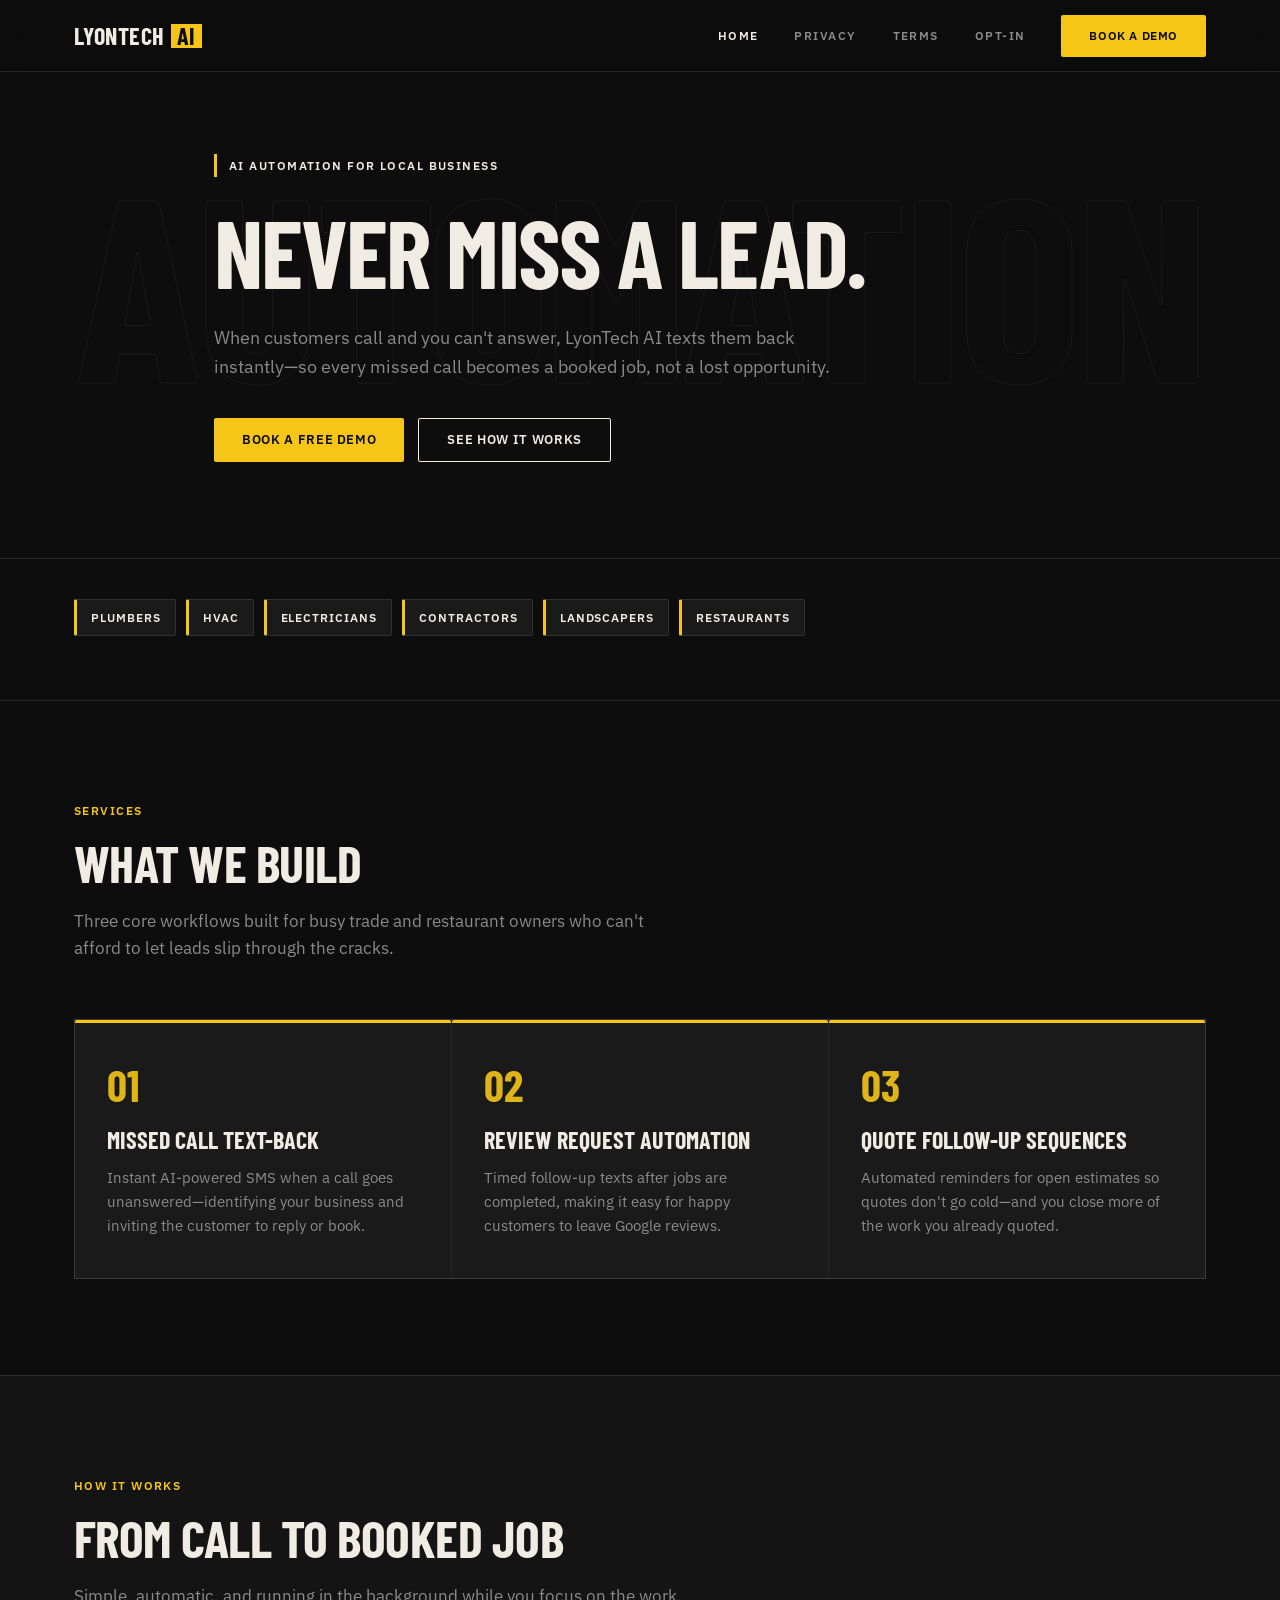
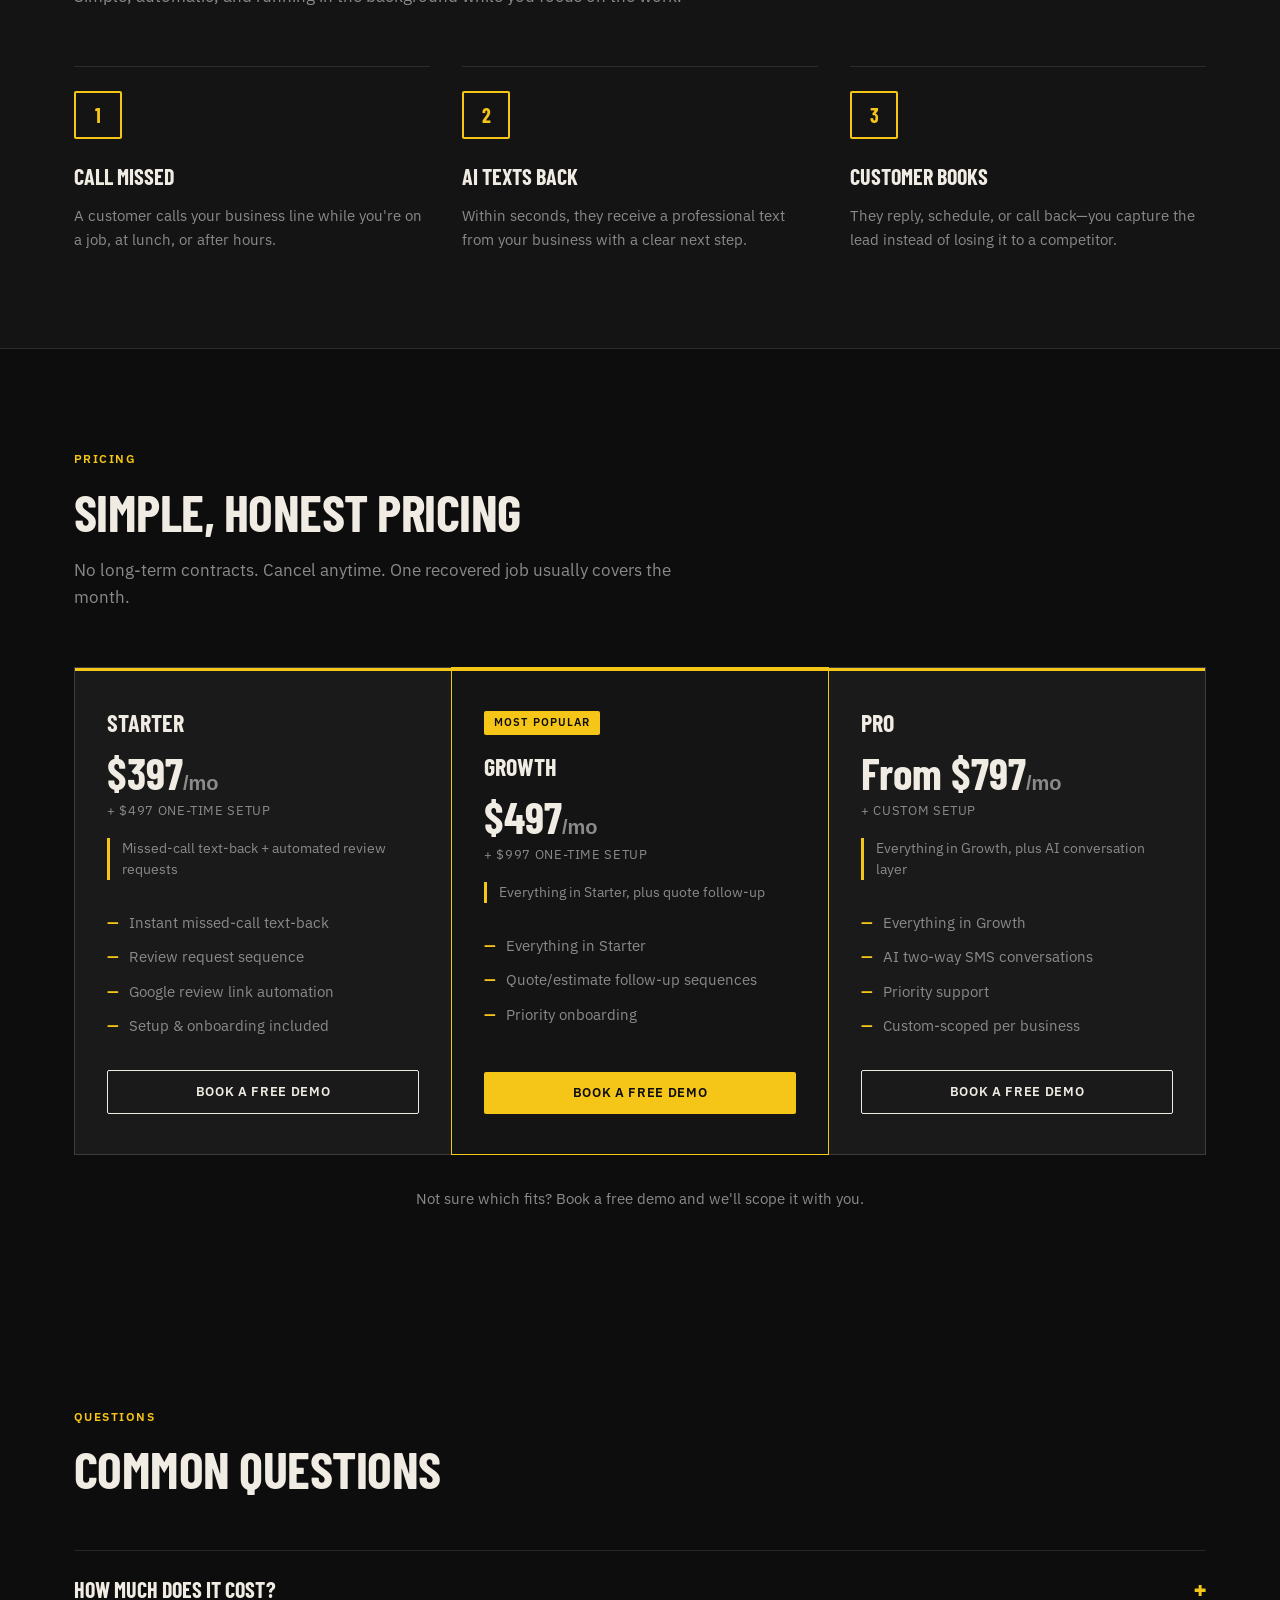
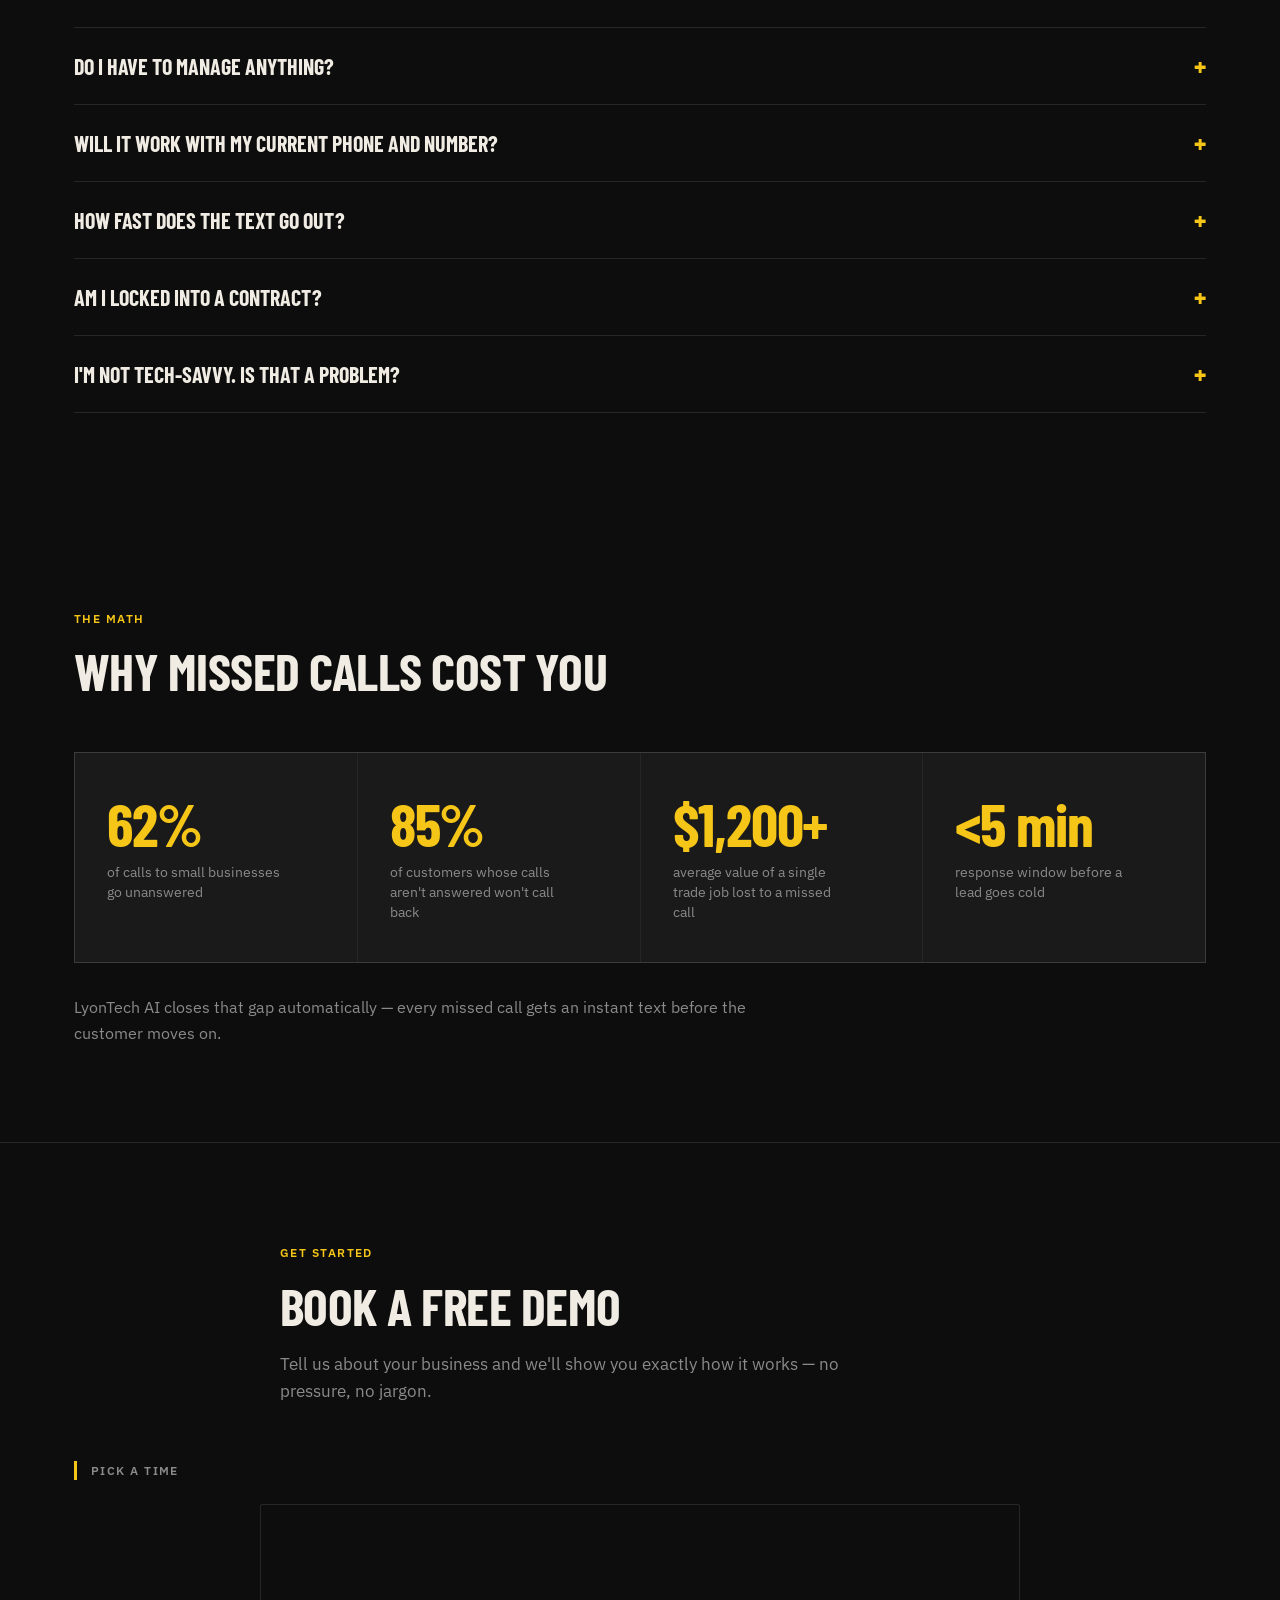
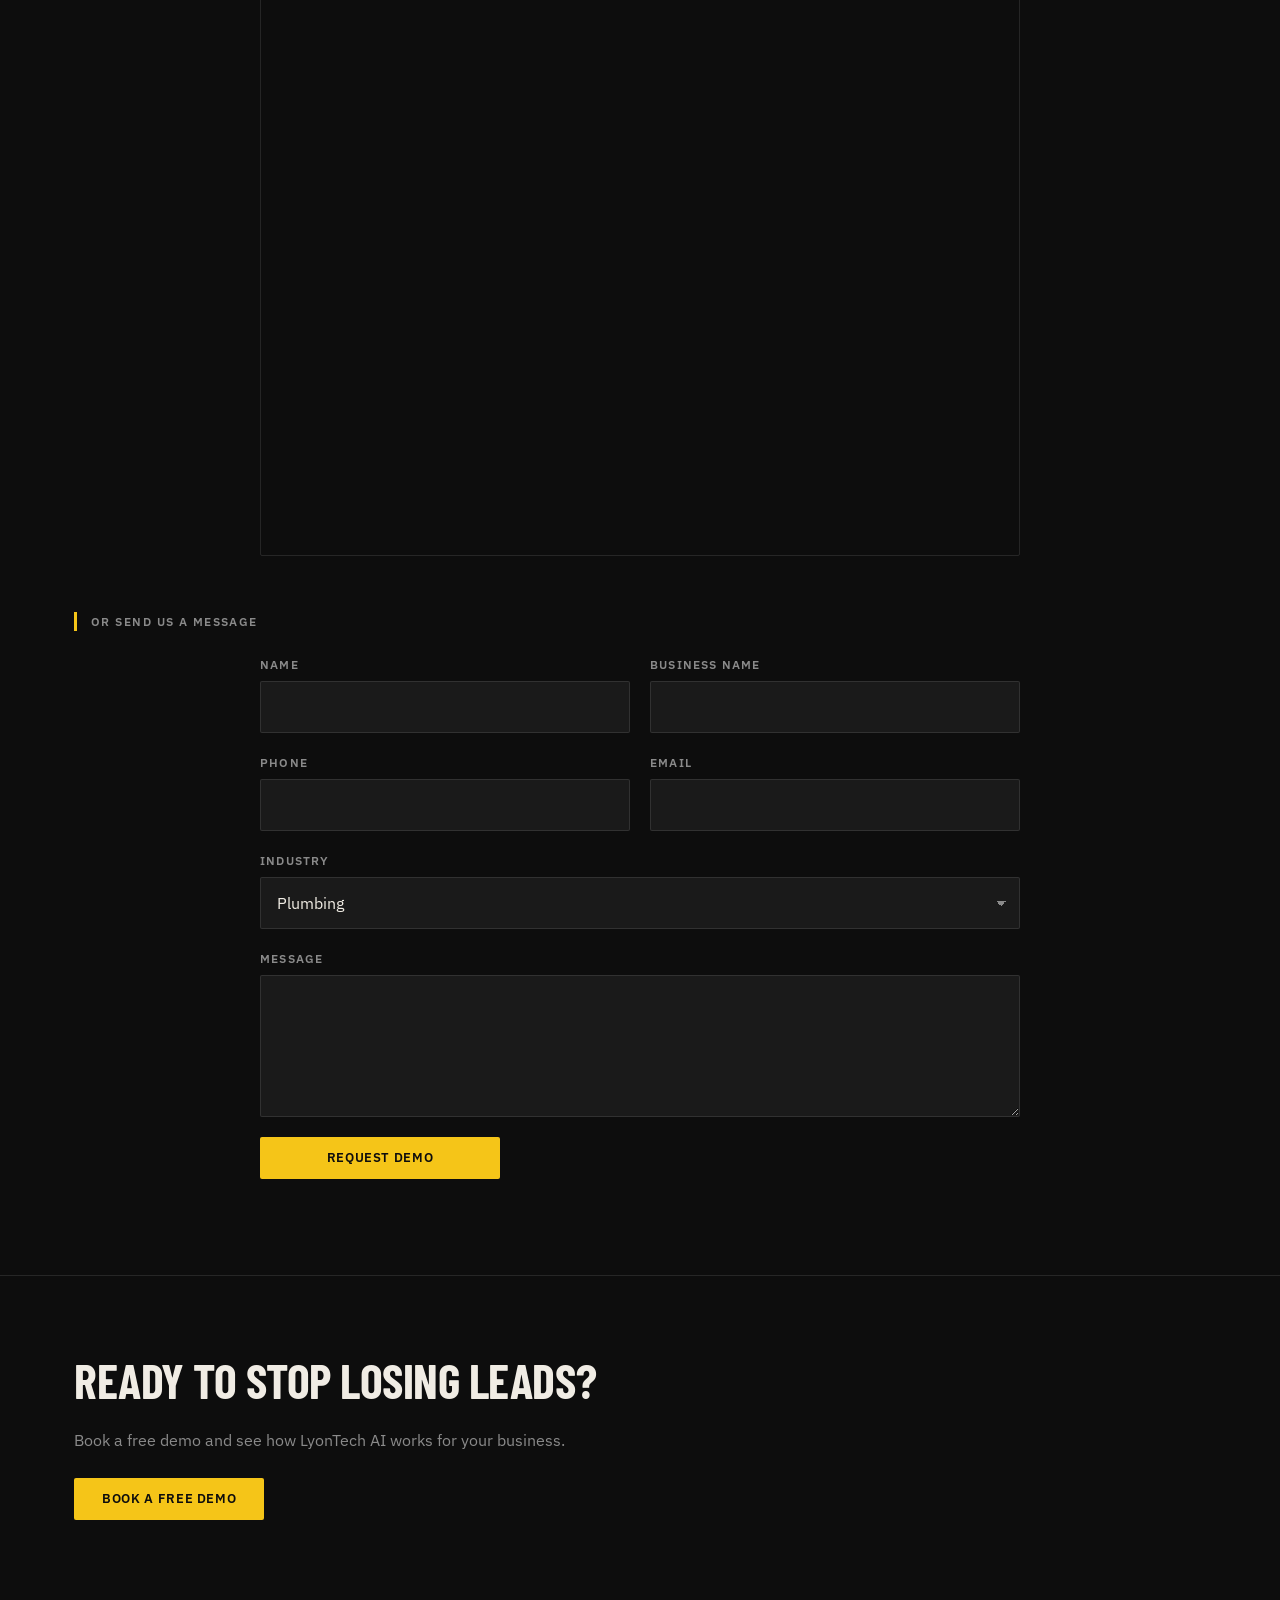
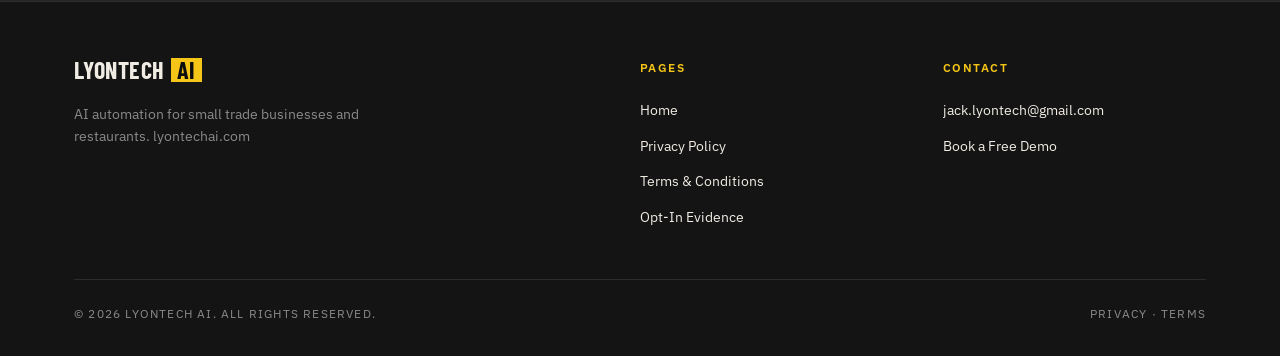
==== commit 375aeef9: "Add pricing, stats, FAQ, Calendly booking, and frontend polish" ====
--- a/index.html
+++ b/index.html
@@ -117,36 +117,147 @@
       </div>
     </section>
 
-    <section id="testimonials">
-      <div class="container">
-        <div class="section-header">
-          <p class="section-label">Field Notes</p>
-          <h2 class="section-title">Early Days</h2>
-          <p class="section-intro">Real results from owners who stopped losing leads to voicemail.</p>
-        </div>
-        <div class="testimonials-grid">
-          <article class="testimonial-card">
-            <div class="testimonial-placeholder">First client installs in progress. Real numbers posted here soon.</div>
-            <div class="testimonial-meta">
-              <strong>Business Owner</strong>
-              <span>HVAC Company</span>
-            </div>
-          </article>
-          <article class="testimonial-card">
-            <div class="testimonial-placeholder">We'd rather show results than borrow them. Check back shortly.</div>
-            <div class="testimonial-meta">
-              <strong>Business Owner</strong>
-              <span>Plumbing &amp; Electrical</span>
-            </div>
-          </article>
-          <article class="testimonial-card">
-            <div class="testimonial-placeholder">Building the track record one booked job at a time.</div>
-            <div class="testimonial-meta">
-              <strong>Business Owner</strong>
-              <span>Restaurant</span>
-            </div>
-          </article>
-        </div>
+    <section id="pricing">
+      <div class="container">
+        <div class="section-header">
+          <p class="section-label">Pricing</p>
+          <h2 class="section-title">Simple, Honest Pricing</h2>
+          <p class="section-intro">No long-term contracts. Cancel anytime. One recovered job usually covers the month.</p>
+        </div>
+        <div class="pricing-grid">
+
+          <article class="pricing-card">
+            <div class="pricing-card__header">
+              <h3 class="pricing-card__name">Starter</h3>
+              <div class="pricing-card__price">
+                <span class="pricing-card__amount">$397<span class="pricing-card__period">/mo</span></span>
+                <span class="pricing-card__setup">+ $497 one-time setup</span>
+              </div>
+              <p class="pricing-card__tagline">Missed-call text-back + automated review requests</p>
+            </div>
+            <ul class="pricing-card__features">
+              <li>Instant missed-call text-back</li>
+              <li>Review request sequence</li>
+              <li>Google review link automation</li>
+              <li>Setup &amp; onboarding included</li>
+            </ul>
+            <div class="pricing-card__cta">
+              <a href="#contact" class="btn btn-outline">Book a Free Demo</a>
+            </div>
+          </article>
+
+          <article class="pricing-card pricing-card--featured">
+            <span class="pricing-card__badge">Most Popular</span>
+            <div class="pricing-card__header">
+              <h3 class="pricing-card__name">Growth</h3>
+              <div class="pricing-card__price">
+                <span class="pricing-card__amount">$497<span class="pricing-card__period">/mo</span></span>
+                <span class="pricing-card__setup">+ $997 one-time setup</span>
+              </div>
+              <p class="pricing-card__tagline">Everything in Starter, plus quote follow-up</p>
+            </div>
+            <ul class="pricing-card__features">
+              <li>Everything in Starter</li>
+              <li>Quote/estimate follow-up sequences</li>
+              <li>Priority onboarding</li>
+            </ul>
+            <div class="pricing-card__cta">
+              <a href="#contact" class="btn btn-primary">Book a Free Demo</a>
+            </div>
+          </article>
+
+          <article class="pricing-card">
+            <div class="pricing-card__header">
+              <h3 class="pricing-card__name">Pro</h3>
+              <div class="pricing-card__price">
+                <span class="pricing-card__amount">From $797<span class="pricing-card__period">/mo</span></span>
+                <span class="pricing-card__setup">+ custom setup</span>
+              </div>
+              <p class="pricing-card__tagline">Everything in Growth, plus AI conversation layer</p>
+            </div>
+            <ul class="pricing-card__features">
+              <li>Everything in Growth</li>
+              <li>AI two-way SMS conversations</li>
+              <li>Priority support</li>
+              <li>Custom-scoped per business</li>
+            </ul>
+            <div class="pricing-card__cta">
+              <a href="#contact" class="btn btn-outline">Book a Free Demo</a>
+            </div>
+          </article>
+
+        </div>
+        <p class="pricing-note">Not sure which fits? Book a free demo and we'll scope it with you.</p>
+      </div>
+    </section>
+
+    <section id="faq">
+      <div class="container">
+        <div class="section-header">
+          <p class="section-label">Questions</p>
+          <h2 class="section-title">Common Questions</h2>
+        </div>
+        <div class="faq-list">
+
+          <details class="faq-item">
+            <summary>How much does it cost?</summary>
+            <p class="faq-item__answer">Plans start at $397/mo plus a one-time setup fee. Most owners recover the cost with a single saved job. Book a demo and we'll scope the right fit.</p>
+          </details>
+
+          <details class="faq-item">
+            <summary>Do I have to manage anything?</summary>
+            <p class="faq-item__answer">No. It's fully done-for-you. We build, install, and maintain it. It runs in the background while you work.</p>
+          </details>
+
+          <details class="faq-item">
+            <summary>Will it work with my current phone and number?</summary>
+            <p class="faq-item__answer">Yes. It works alongside your existing business number — no new hardware, no app to learn.</p>
+          </details>
+
+          <details class="faq-item">
+            <summary>How fast does the text go out?</summary>
+            <p class="faq-item__answer">Within seconds of a missed call, before the customer calls your competitor.</p>
+          </details>
+
+          <details class="faq-item">
+            <summary>Am I locked into a contract?</summary>
+            <p class="faq-item__answer">No long-term contracts. Cancel anytime.</p>
+          </details>
+
+          <details class="faq-item">
+            <summary>I'm not tech-savvy. Is that a problem?</summary>
+            <p class="faq-item__answer">Not at all. You don't touch any of the tech. You just start getting more booked jobs.</p>
+          </details>
+
+        </div>
+      </div>
+    </section>
+
+    <section id="stats">
+      <div class="container">
+        <div class="section-header">
+          <p class="section-label">The Math</p>
+          <h2 class="section-title">Why Missed Calls Cost You</h2>
+        </div>
+        <div class="stats-grid">
+          <div class="stat-block">
+            <span class="stat-block__number">62%</span>
+            <p class="stat-block__label">of calls to small businesses go unanswered</p>
+          </div>
+          <div class="stat-block">
+            <span class="stat-block__number">85%</span>
+            <p class="stat-block__label">of customers whose calls aren't answered won't call back</p>
+          </div>
+          <div class="stat-block">
+            <span class="stat-block__number">$1,200+</span>
+            <p class="stat-block__label">average value of a single trade job lost to a missed call</p>
+          </div>
+          <div class="stat-block">
+            <span class="stat-block__number">&lt;5 min</span>
+            <p class="stat-block__label">response window before a lead goes cold</p>
+          </div>
+        </div>
+        <p class="stats-caption">LyonTech AI closes that gap automatically — every missed call gets an instant text before the customer moves on.</p>
       </div>
     </section>
 
@@ -157,7 +268,20 @@
           <h2 class="section-title">Book A Free Demo</h2>
           <p class="section-intro">Tell us about your business and we'll show you exactly how it works — no pressure, no jargon.</p>
         </div>
+
+        <p class="contact-subheading">Pick a time</p>
+        <div class="calendly-embed-wrapper">
+          <!-- Replace the data-url value below with your real Calendly link -->
+          <div class="calendly-inline-widget"
+               data-url="https://calendly.com/jack-lyontech/30min?background_color=0d0d0d&text_color=f0ece4&primary_color=f5c518&hide_gdpr_banner=1"
+               style="min-width:320px;height:650px;"></div>
+        </div>
+
+        <p class="contact-subheading contact-subheading--gap">Or send us a message</p>
         <form id="demo-form" class="demo-form" novalidate>
+          <input type="hidden" name="access_key" value="cd5416b0-fbb0-4097-8599-bae3aa882fd9">
+          <input type="hidden" name="subject" value="New Demo Request — LyonTech">
+          <input type="checkbox" name="botcheck" style="display:none">
           <div class="form-row">
             <div class="form-field">
               <label for="demo-name">Name</label>
@@ -246,5 +370,6 @@
   </footer>
 
   <script src="js/main.js"></script>
+  <script src="https://assets.calendly.com/assets/external/widget.js" type="text/javascript" async></script>
 </body>
 </html>
--- a/css/styles.css
+++ b/css/styles.css
@@ -502,69 +502,253 @@
   display: none;
 }
 
-/* Testimonials */
-.testimonials-grid {
+/* Pricing */
+.pricing-grid {
   display: grid;
-  gap: 1.25rem;
-}
-
-@media (min-width: 640px) {
-  .testimonials-grid {
-    grid-template-columns: repeat(2, 1fr);
-  }
-}
-
-@media (min-width: 1024px) {
-  .testimonials-grid {
+  gap: 1px;
+  background: var(--border);
+  border: 1px solid var(--border);
+  margin-bottom: 2rem;
+}
+
+@media (min-width: 768px) {
+  .pricing-grid {
     grid-template-columns: repeat(3, 1fr);
   }
 }
 
-.testimonial-card {
+.pricing-card {
   background: var(--bg-card);
+  border-top: 3px solid var(--accent);
+  padding: 2.5rem 2rem;
+  display: flex;
+  flex-direction: column;
+  position: relative;
+}
+
+.pricing-card--featured {
+  background: var(--bg-elevated);
+  box-shadow: 0 0 0 1px var(--accent);
+  z-index: 1;
+}
+
+.pricing-card__badge {
+  display: inline-block;
+  align-self: flex-start;
+  padding: 0.2rem 0.625rem;
+  margin-bottom: 1.25rem;
+  font-family: var(--font-sans);
+  font-size: 0.6875rem;
+  font-weight: 600;
+  text-transform: uppercase;
+  letter-spacing: 0.1em;
+  color: #0d0d0d;
+  background: var(--accent);
+  border-radius: var(--radius);
+}
+
+.pricing-card__header {
+  margin-bottom: 2rem;
+}
+
+.pricing-card__name {
+  font-family: var(--font-display);
+  font-size: 1.5rem;
+  font-weight: 700;
+  text-transform: uppercase;
+  line-height: 1;
+  margin-bottom: 1rem;
+}
+
+.pricing-card__price {
+  margin-bottom: 1rem;
+}
+
+.pricing-card__amount {
+  display: block;
+  font-family: var(--font-display);
+  font-size: 2.75rem;
+  font-weight: 700;
+  line-height: 1;
+  color: var(--text);
+}
+
+.pricing-card__period {
+  font-size: 1.25rem;
+  font-weight: 600;
+  color: var(--text-muted);
+}
+
+.pricing-card__setup {
+  display: block;
+  margin-top: 0.375rem;
+  font-size: 0.8125rem;
+  text-transform: uppercase;
+  letter-spacing: 0.05em;
+  color: var(--text-muted);
+}
+
+.pricing-card__tagline {
+  font-size: 0.875rem;
+  color: var(--text-muted);
+  line-height: 1.5;
+  padding-left: 0.75rem;
+  border-left: 3px solid var(--accent);
+}
+
+.pricing-card__features {
+  list-style: none;
+  flex: 1;
+  display: flex;
+  flex-direction: column;
+  gap: 0.75rem;
+  margin-bottom: 2rem;
+}
+
+.pricing-card__features li {
+  position: relative;
+  padding-left: 1.375rem;
+  font-size: 0.9375rem;
+  color: var(--text-muted);
+  line-height: 1.5;
+}
+
+.pricing-card__features li::before {
+  content: "—";
+  position: absolute;
+  left: 0;
+  color: var(--accent);
+  font-weight: 700;
+}
+
+.pricing-card__cta {
+  margin-top: auto;
+}
+
+.pricing-card__cta .btn {
+  width: 100%;
+}
+
+.pricing-note {
+  text-align: center;
+  font-size: 0.9375rem;
+  color: var(--text-muted);
+}
+
+/* FAQ */
+.faq-list {
+  border-top: 1px solid var(--border);
+}
+
+.faq-item {
+  border-bottom: 1px solid var(--border);
+}
+
+.faq-item summary {
+  display: flex;
+  align-items: center;
+  justify-content: space-between;
+  gap: 1.5rem;
+  padding: 1.5rem 0;
+  list-style: none;
+  cursor: pointer;
+  font-family: var(--font-display);
+  font-size: clamp(1.125rem, 2.5vw, 1.375rem);
+  font-weight: 700;
+  text-transform: uppercase;
+  letter-spacing: 0;
+  line-height: 1.15;
+  color: var(--text);
+  user-select: none;
+  transition: color var(--transition);
+}
+
+.faq-item summary::-webkit-details-marker {
+  display: none;
+}
+
+.faq-item summary::marker {
+  display: none;
+}
+
+.faq-item summary::after {
+  content: "+";
+  flex-shrink: 0;
+  font-family: var(--font-display);
+  font-size: 1.75rem;
+  font-weight: 700;
+  line-height: 1;
+  color: var(--accent);
+  transition: color var(--transition);
+}
+
+.faq-item[open] > summary::after {
+  content: "−";
+}
+
+.faq-item summary:hover {
+  color: var(--accent);
+}
+
+.faq-item summary:focus-visible {
+  outline: 2px solid var(--accent);
+  outline-offset: 4px;
+  border-radius: var(--radius);
+}
+
+.faq-item__answer {
+  padding-bottom: 1.625rem;
+  font-size: 0.9375rem;
+  color: var(--text-muted);
+  line-height: 1.65;
+  max-width: 680px;
+}
+
+/* Stats */
+.stats-grid {
+  display: grid;
+  grid-template-columns: repeat(2, 1fr);
+  gap: 1px;
+  background: var(--border);
   border: 1px solid var(--border);
-  border-left: 3px solid var(--accent);
-  border-radius: var(--radius);
-  padding: 2rem;
-  min-height: 200px;
+  margin-bottom: 2rem;
+}
+
+@media (min-width: 768px) {
+  .stats-grid {
+    grid-template-columns: repeat(4, 1fr);
+  }
+}
+
+.stat-block {
+  background: var(--bg-card);
+  padding: 2.5rem 2rem;
   display: flex;
   flex-direction: column;
-}
-
-.testimonial-placeholder {
-  flex: 1;
-  display: flex;
-  align-items: flex-start;
-  justify-content: flex-start;
-  color: var(--text);
+  gap: 0.625rem;
+}
+
+.stat-block__number {
+  font-family: var(--font-display);
+  font-size: clamp(2.5rem, 5vw, 3.75rem);
+  font-weight: 700;
+  line-height: 1;
+  letter-spacing: -0.02em;
+  color: var(--accent);
+}
+
+.stat-block__label {
+  font-size: 0.875rem;
+  color: var(--text-muted);
+  line-height: 1.4;
+  max-width: 180px;
+}
+
+.stats-caption {
   font-size: 1rem;
-  font-style: normal;
-  text-align: left;
-  padding: 0;
-  line-height: 1.5;
-}
-
-.testimonial-meta {
-  margin-top: 1.5rem;
-  padding-top: 1rem;
-  border-top: 1px solid var(--border);
-}
-
-.testimonial-meta strong {
-  display: block;
-  font-family: var(--font-sans);
-  font-size: 0.75rem;
-  font-weight: 600;
-  text-transform: uppercase;
-  letter-spacing: 0.12em;
-  color: var(--text);
-}
-
-.testimonial-meta span {
-  font-size: 0.75rem;
-  color: var(--text-muted);
-  text-transform: uppercase;
-  letter-spacing: 0.08em;
+  color: var(--text-muted);
+  line-height: 1.6;
+  max-width: 720px;
 }
 
 /* Contact / Demo form */
@@ -578,6 +762,34 @@
   margin-right: auto;
   max-width: 720px;
   text-align: left;
+}
+
+.contact-subheading {
+  font-family: var(--font-sans);
+  font-size: 0.75rem;
+  font-weight: 600;
+  text-transform: uppercase;
+  letter-spacing: 0.12em;
+  color: var(--text-muted);
+  padding-left: 0.875rem;
+  border-left: 3px solid var(--accent);
+  margin-bottom: 1.5rem;
+}
+
+.contact-subheading--gap {
+  margin-top: 3.5rem;
+}
+
+.calendly-embed-wrapper {
+  max-width: 760px;
+  margin: 0 auto;
+  border: 1px solid var(--border);
+  border-radius: var(--radius);
+  overflow: hidden;
+}
+
+.calendly-embed-wrapper .calendly-inline-widget {
+  width: 100%;
 }
 
 .demo-form {
@@ -690,6 +902,27 @@
   color: var(--accent);
 }
 
+.form-confirmation__heading {
+  font-family: var(--font-display);
+  font-weight: 700;
+  font-size: 1.75rem;
+  text-transform: uppercase;
+  letter-spacing: 0.08em;
+  color: var(--accent);
+  margin-bottom: 0.75rem;
+}
+
+.form-error {
+  margin-top: 1rem;
+  color: var(--accent);
+  font-size: 0.9375rem;
+}
+
+.form-error a {
+  color: var(--accent);
+  text-decoration: underline;
+}
+
 /* CTA band */
 .cta-band {
   padding: 5rem 0;
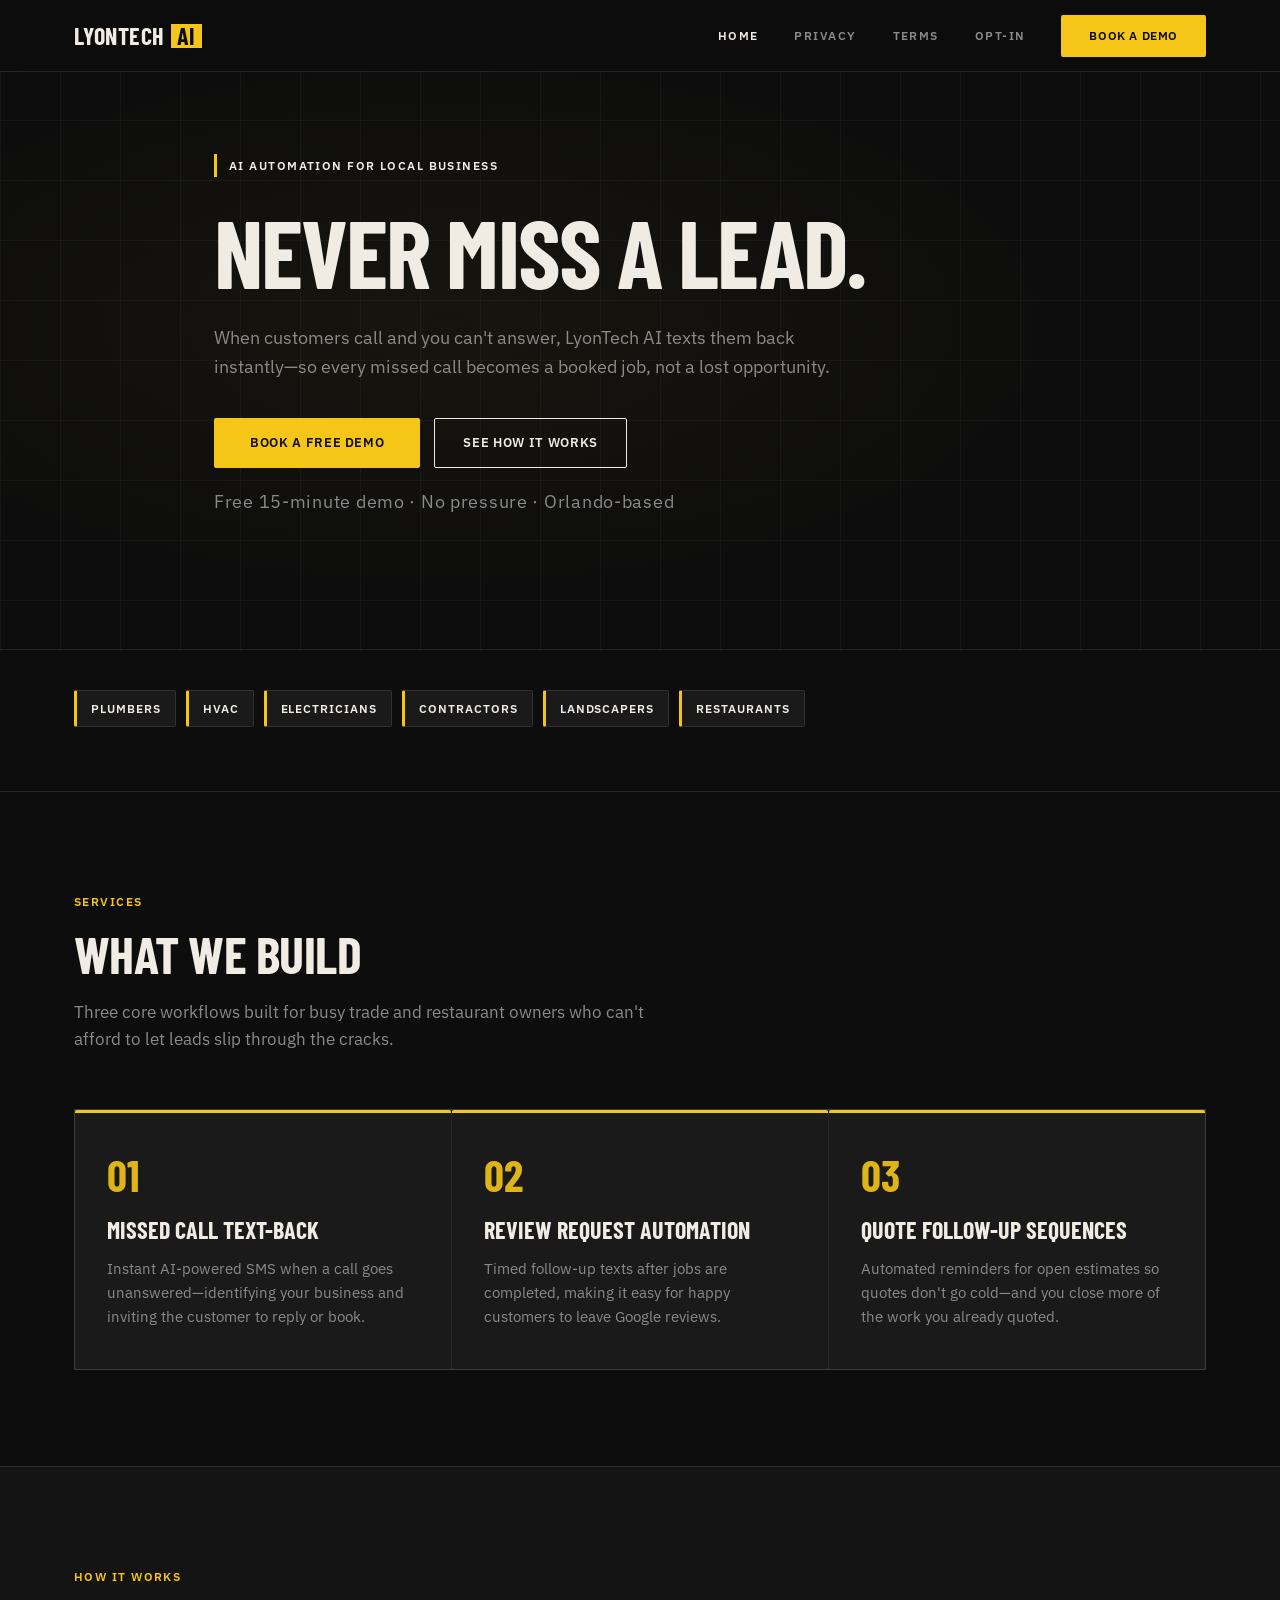
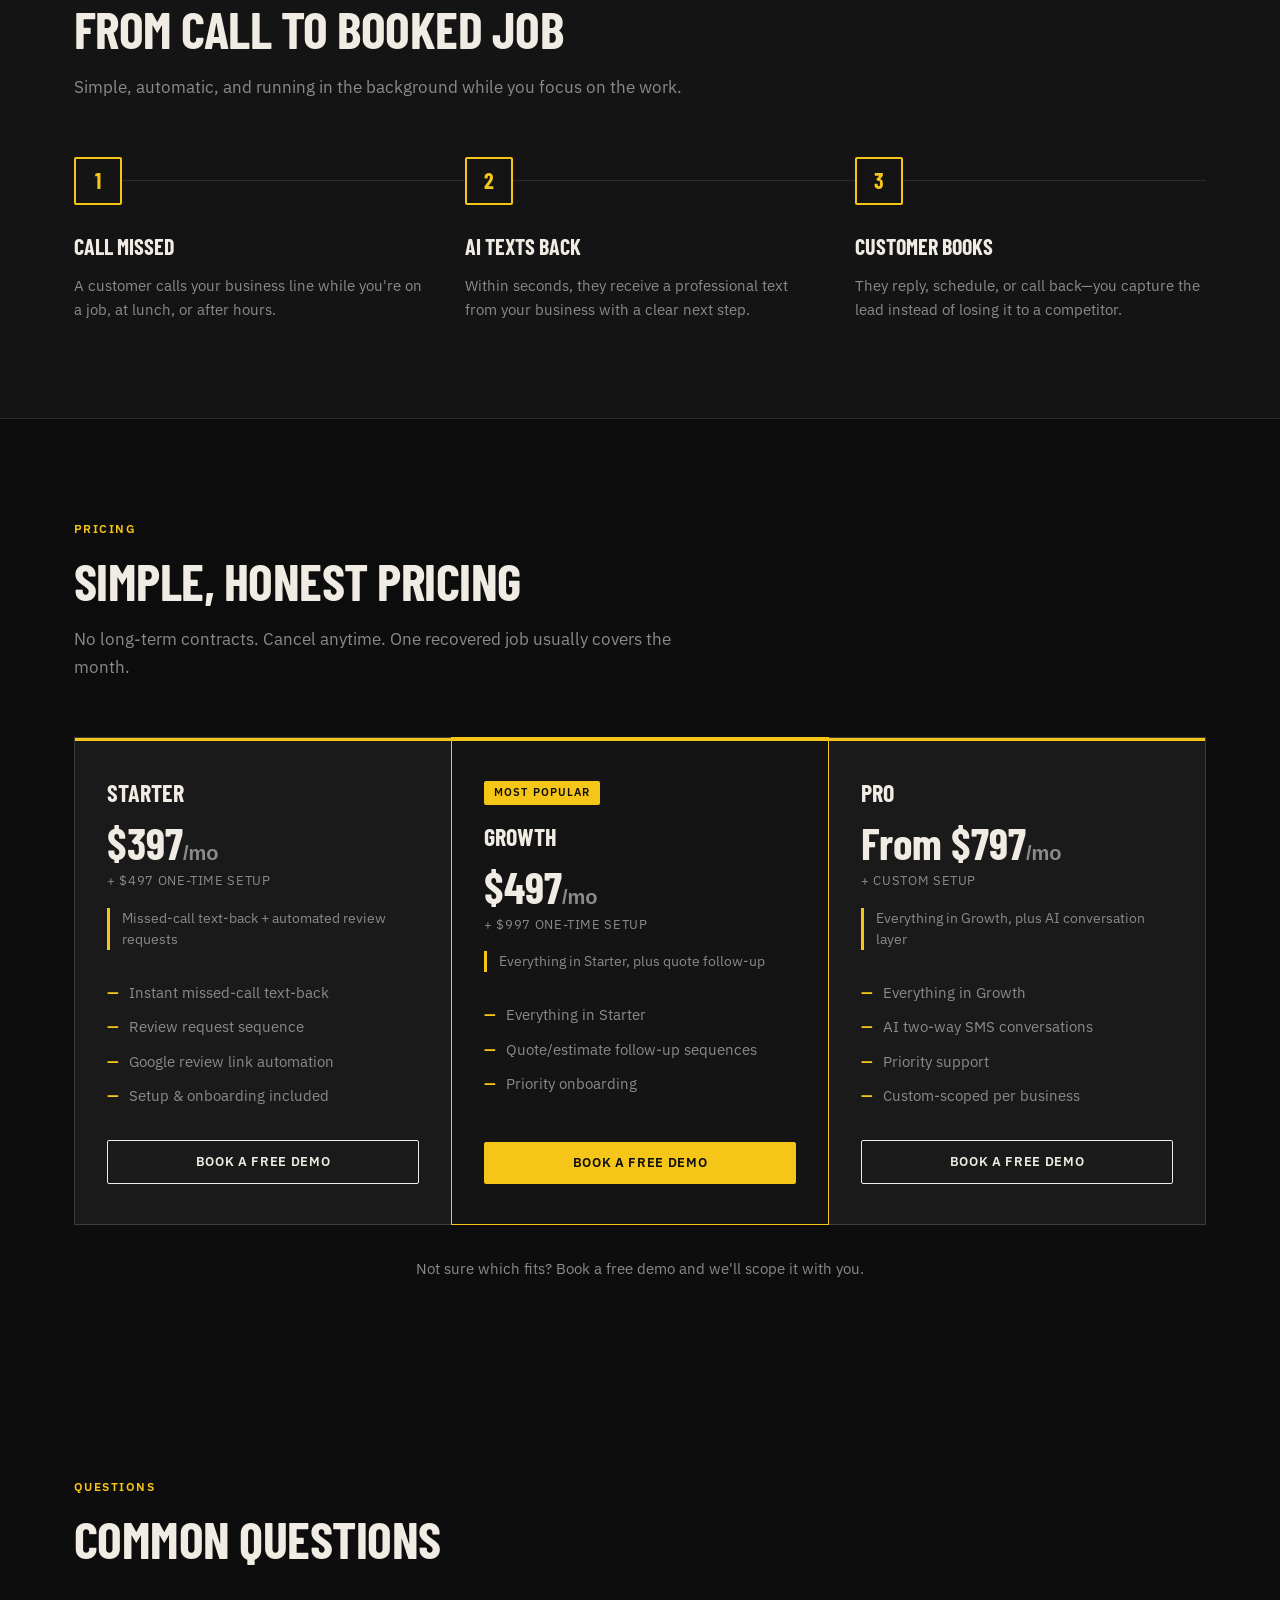
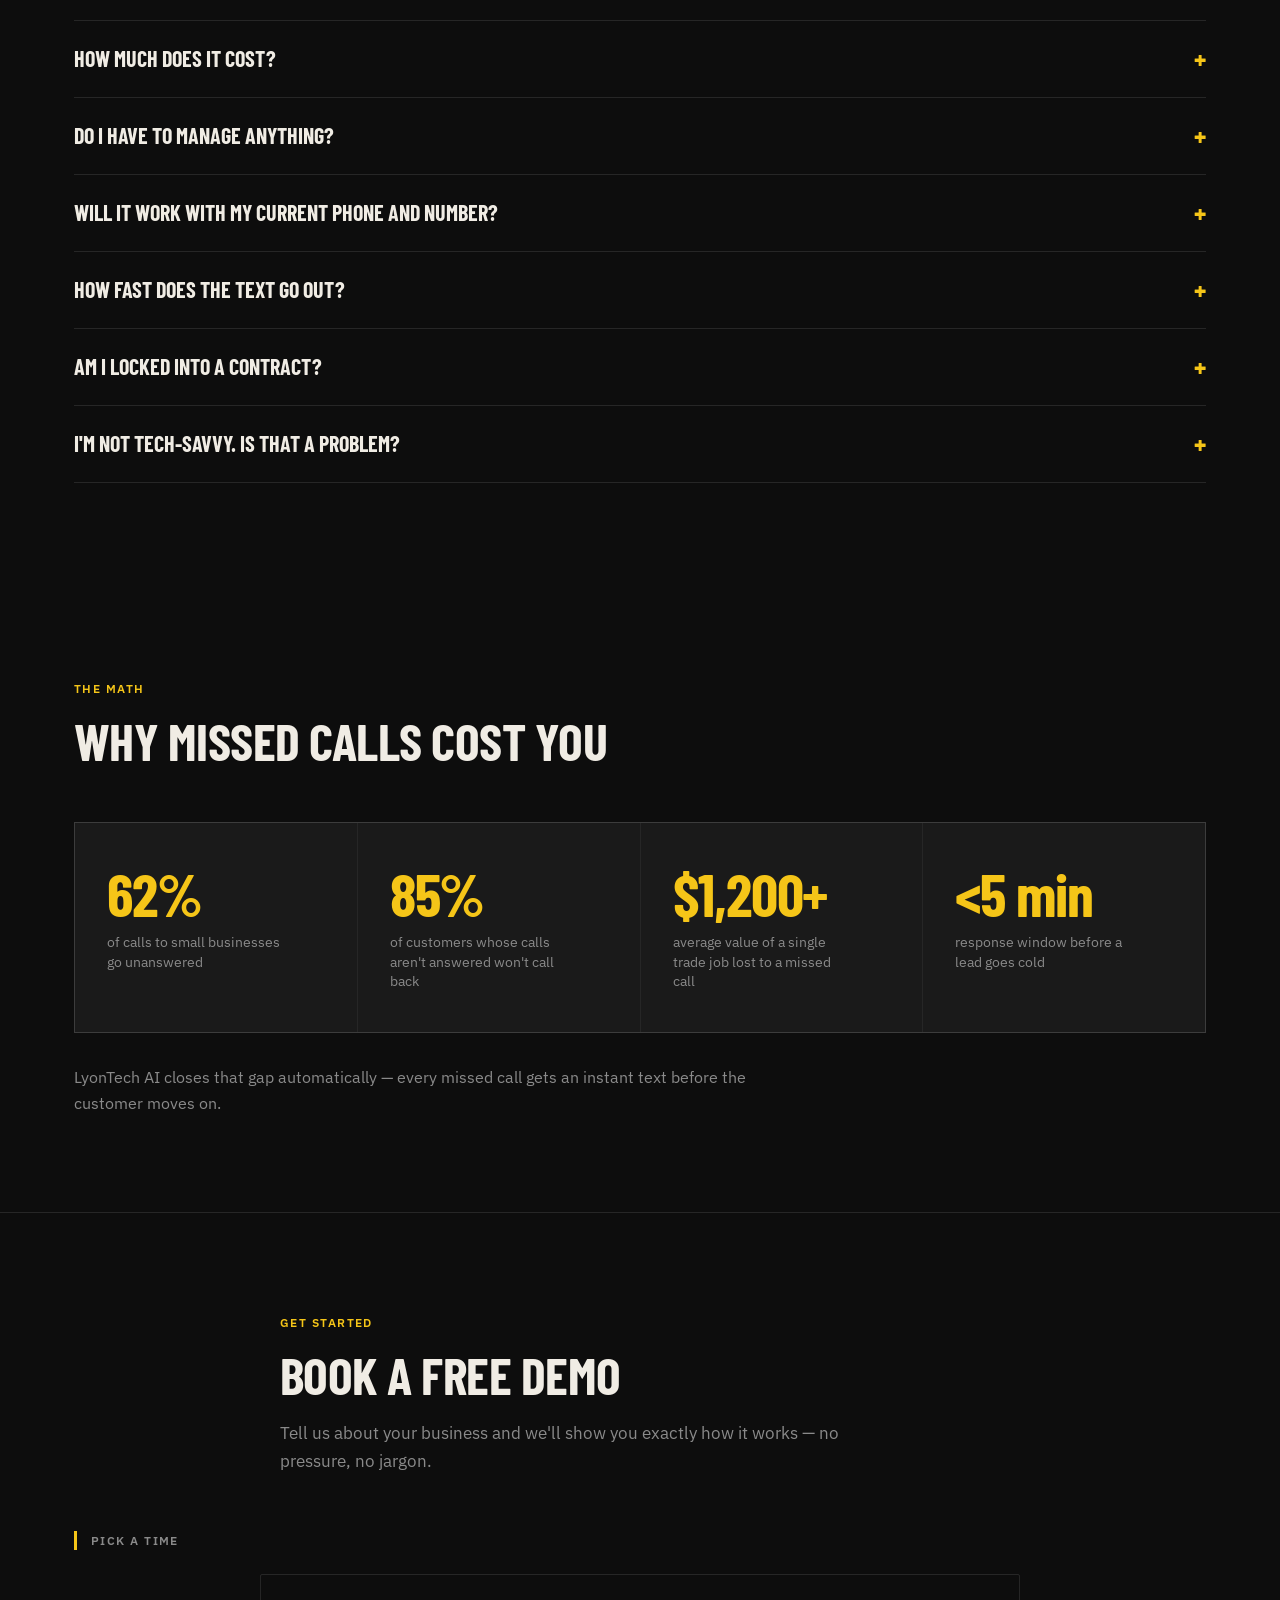
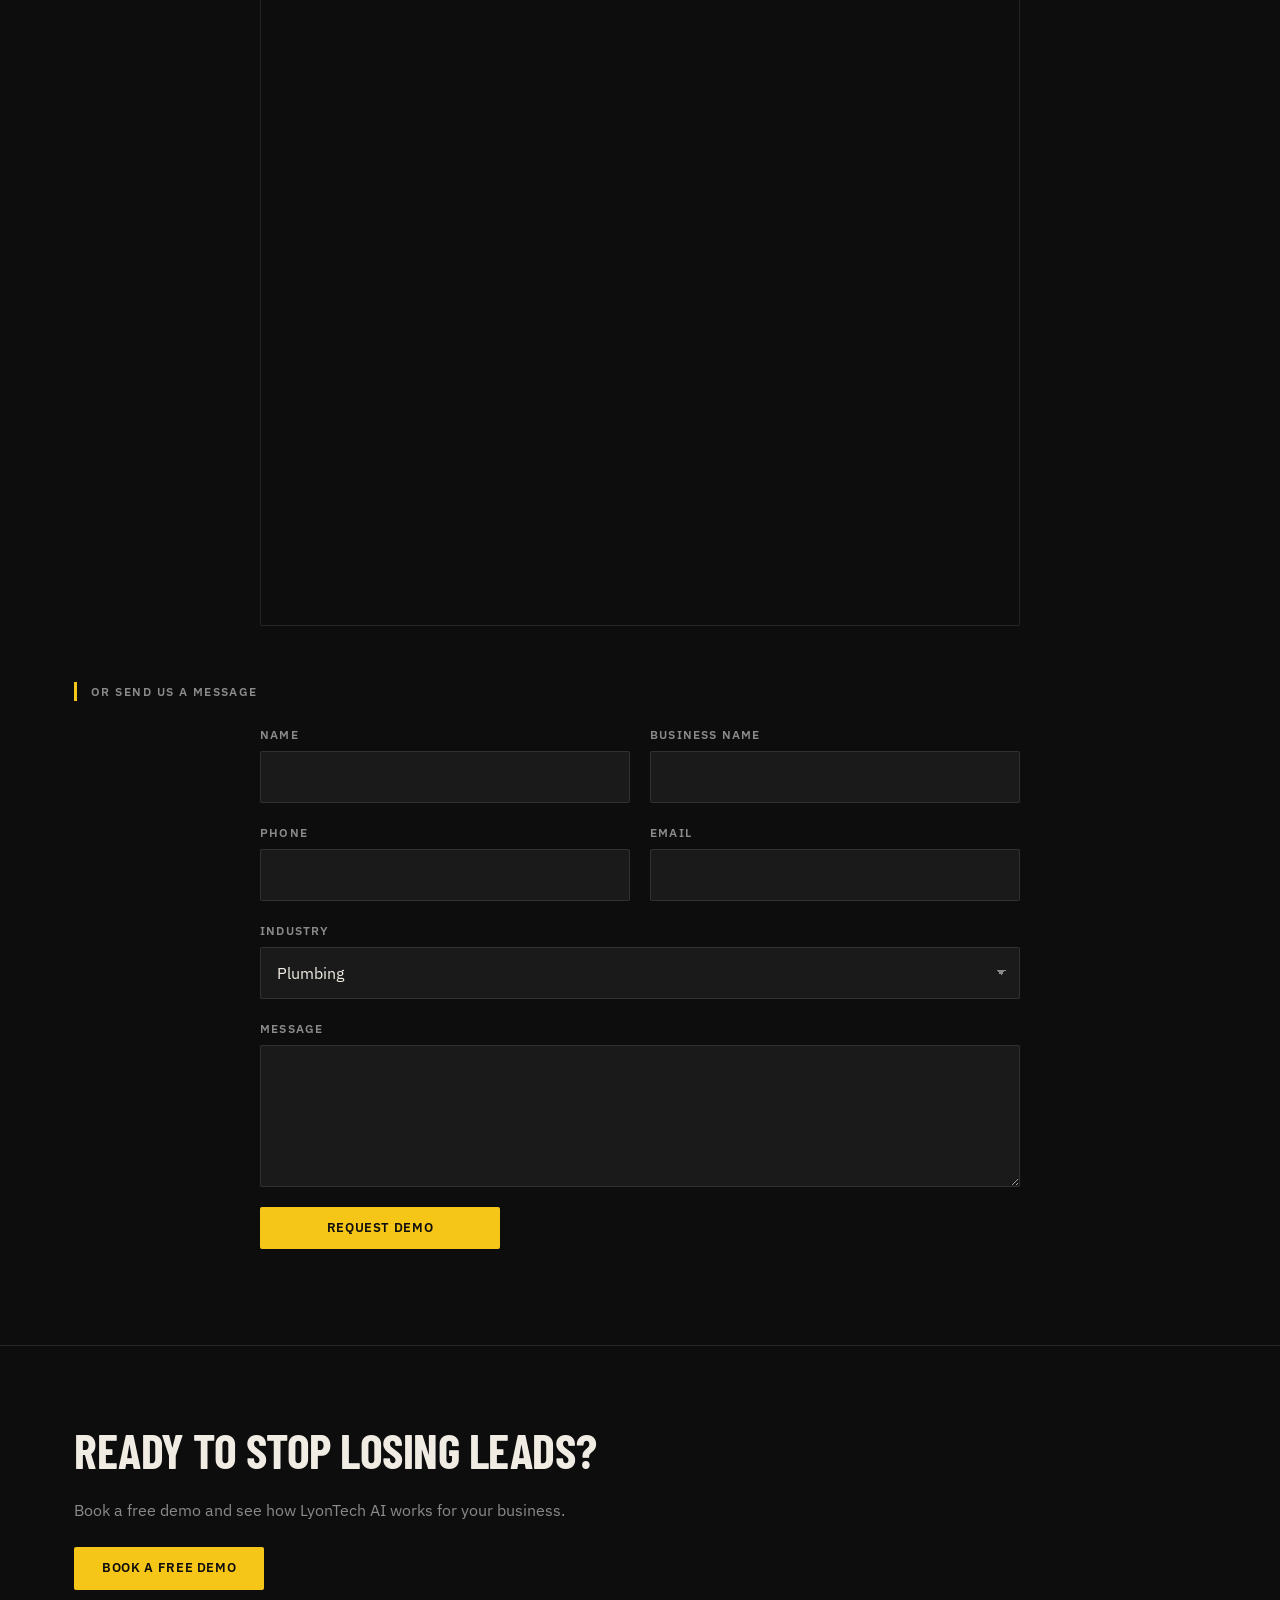
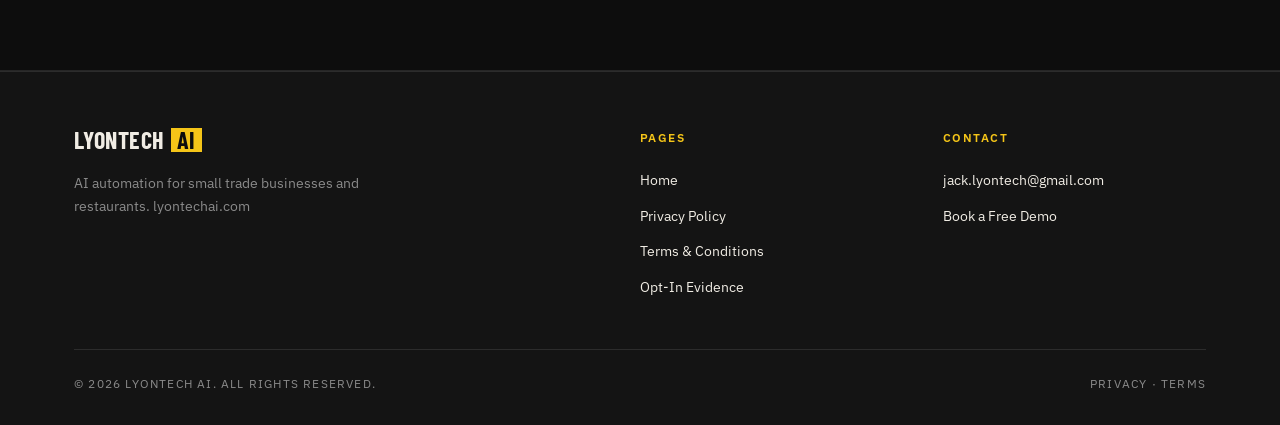
==== commit 77a752c6: "Polish" ====
--- a/index.html
+++ b/index.html
@@ -38,15 +38,15 @@
 
   <main>
     <section class="hero">
-      <div class="hero-bgword" aria-hidden="true">AUTOMATION</div>
       <div class="container hero-content">
         <span class="hero-badge">AI Automation for Local Business</span>
         <h1>Never Miss A Lead.</h1>
         <p>When customers call and you can't answer, LyonTech AI texts them back instantly—so every missed call becomes a booked job, not a lost opportunity.</p>
         <div class="hero-cta">
-          <a href="#contact" class="btn btn-primary">Book a Free Demo</a>
+          <a href="#contact" class="btn btn-primary btn-hero">Book a Free Demo</a>
           <a href="#how-it-works" class="btn btn-outline">See How It Works</a>
         </div>
+        <p class="hero-microcopy">Free 15-minute demo &middot; No pressure &middot; Orlando-based</p>
       </div>
     </section>
 
@@ -97,21 +97,27 @@
           <h2 class="section-title">From Call To Booked Job</h2>
           <p class="section-intro">Simple, automatic, and running in the background while you focus on the work.</p>
         </div>
-        <div class="steps">
-          <div class="step">
-            <div class="step-number">1</div>
-            <h3>Call Missed</h3>
-            <p>A customer calls your business line while you're on a job, at lunch, or after hours.</p>
-          </div>
-          <div class="step">
-            <div class="step-number">2</div>
-            <h3>AI Texts Back</h3>
-            <p>Within seconds, they receive a professional text from your business with a clear next step.</p>
-          </div>
-          <div class="step">
-            <div class="step-number">3</div>
-            <h3>Customer Books</h3>
-            <p>They reply, schedule, or call back—you capture the lead instead of losing it to a competitor.</p>
+        <div class="timeline">
+          <div class="timeline-step">
+            <div class="timeline-node" aria-hidden="true">1</div>
+            <div class="timeline-body">
+              <h3>Call Missed</h3>
+              <p>A customer calls your business line while you're on a job, at lunch, or after hours.</p>
+            </div>
+          </div>
+          <div class="timeline-step">
+            <div class="timeline-node" aria-hidden="true">2</div>
+            <div class="timeline-body">
+              <h3>AI Texts Back</h3>
+              <p>Within seconds, they receive a professional text from your business with a clear next step.</p>
+            </div>
+          </div>
+          <div class="timeline-step">
+            <div class="timeline-node" aria-hidden="true">3</div>
+            <div class="timeline-body">
+              <h3>Customer Books</h3>
+              <p>They reply, schedule, or call back—you capture the lead instead of losing it to a competitor.</p>
+            </div>
           </div>
         </div>
       </div>
--- a/css/styles.css
+++ b/css/styles.css
@@ -270,25 +270,11 @@
   position: relative;
   overflow: hidden;
   border-bottom: 1px solid var(--border);
-}
-
-.hero-bgword {
-  position: absolute;
-  top: 50%;
-  left: 50%;
-  transform: translate(-50%, -50%);
-  font-family: var(--font-display);
-  font-weight: 700;
-  text-transform: uppercase;
-  font-size: clamp(120px, 22vw, 260px);
-  color: transparent;
-  -webkit-text-stroke: 1px rgba(255, 255, 255, 0.05);
-  white-space: nowrap;
-  pointer-events: none;
-  z-index: 0;
-  user-select: none;
-  letter-spacing: -0.02em;
-  line-height: 1;
+  background-image:
+    radial-gradient(ellipse 70% 60% at 35% 50%, rgba(245, 197, 24, 0.04) 0%, transparent 70%),
+    linear-gradient(rgba(255, 255, 255, 0.035) 1px, transparent 1px),
+    linear-gradient(90deg, rgba(255, 255, 255, 0.035) 1px, transparent 1px);
+  background-size: 100% 100%, 60px 60px, 60px 60px;
 }
 
 .hero-content {
@@ -337,6 +323,17 @@
   display: flex;
   flex-wrap: wrap;
   gap: 0.875rem;
+}
+
+.btn-hero {
+  padding: 1.125rem 2.25rem;
+}
+
+.hero-microcopy {
+  margin-top: 1.25rem;
+  font-size: 0.8125rem;
+  color: var(--text-muted);
+  letter-spacing: 0.04em;
 }
 
 /* Sections */
@@ -448,43 +445,60 @@
   border-bottom: 1px solid var(--border);
 }
 
-.steps {
-  display: grid;
-  gap: 2.5rem;
+/* Timeline (replaces old .steps) */
+.timeline {
+  display: flex;
+  flex-direction: column;
   position: relative;
 }
 
-@media (min-width: 768px) {
-  .steps {
-    grid-template-columns: repeat(3, 1fr);
-    gap: 2rem;
-  }
-}
-
-.step {
-  text-align: left;
-  position: relative;
-  padding: 1.5rem 0 0;
-  border-top: 1px solid var(--border);
-}
-
-.step-number {
+/* Vertical connector — mobile */
+.timeline::before {
+  content: "";
+  position: absolute;
+  left: 23px;
+  top: 24px;
+  bottom: 24px;
+  width: 1px;
+  background: var(--border);
+  z-index: 0;
+}
+
+.timeline-step {
+  display: flex;
+  flex-direction: row;
+  align-items: flex-start;
+  gap: 1.5rem;
+  padding-bottom: 2.5rem;
+}
+
+.timeline-step:last-child {
+  padding-bottom: 0;
+}
+
+.timeline-node {
+  flex-shrink: 0;
   width: 48px;
   height: 48px;
-  margin: 0 0 1.25rem;
   display: flex;
   align-items: center;
   justify-content: center;
   font-family: var(--font-display);
-  font-size: 1.25rem;
-  font-weight: 700;
-  color: var(--accent);
-  background: transparent;
+  font-size: 1.375rem;
+  font-weight: 700;
+  color: var(--accent);
+  background: var(--bg-elevated);
   border: 2px solid var(--accent);
   border-radius: var(--radius);
-}
-
-.step h3 {
+  position: relative;
+  z-index: 1;
+}
+
+.timeline-body {
+  padding-top: 0.5rem;
+}
+
+.timeline-body h3 {
   font-family: var(--font-display);
   font-size: 1.375rem;
   font-weight: 700;
@@ -493,13 +507,47 @@
   margin-bottom: 0.625rem;
 }
 
-.step p {
+.timeline-body p {
   color: var(--text-muted);
   font-size: 0.9375rem;
-}
-
-.step-arrow {
-  display: none;
+  line-height: 1.6;
+}
+
+@media (min-width: 768px) {
+  .timeline {
+    flex-direction: row;
+    align-items: flex-start;
+  }
+
+  /* Horizontal connector — desktop */
+  .timeline::before {
+    left: 0;
+    right: 0;
+    top: 23px;
+    bottom: auto;
+    width: auto;
+    height: 1px;
+  }
+
+  .timeline-step {
+    flex: 1;
+    flex-direction: column;
+    gap: 0;
+    padding-bottom: 0;
+    padding-right: 2.5rem;
+  }
+
+  .timeline-step:last-child {
+    padding-right: 0;
+  }
+
+  .timeline-node {
+    margin-bottom: 1.5rem;
+  }
+
+  .timeline-body {
+    padding-top: 0;
+  }
 }
 
 /* Pricing */
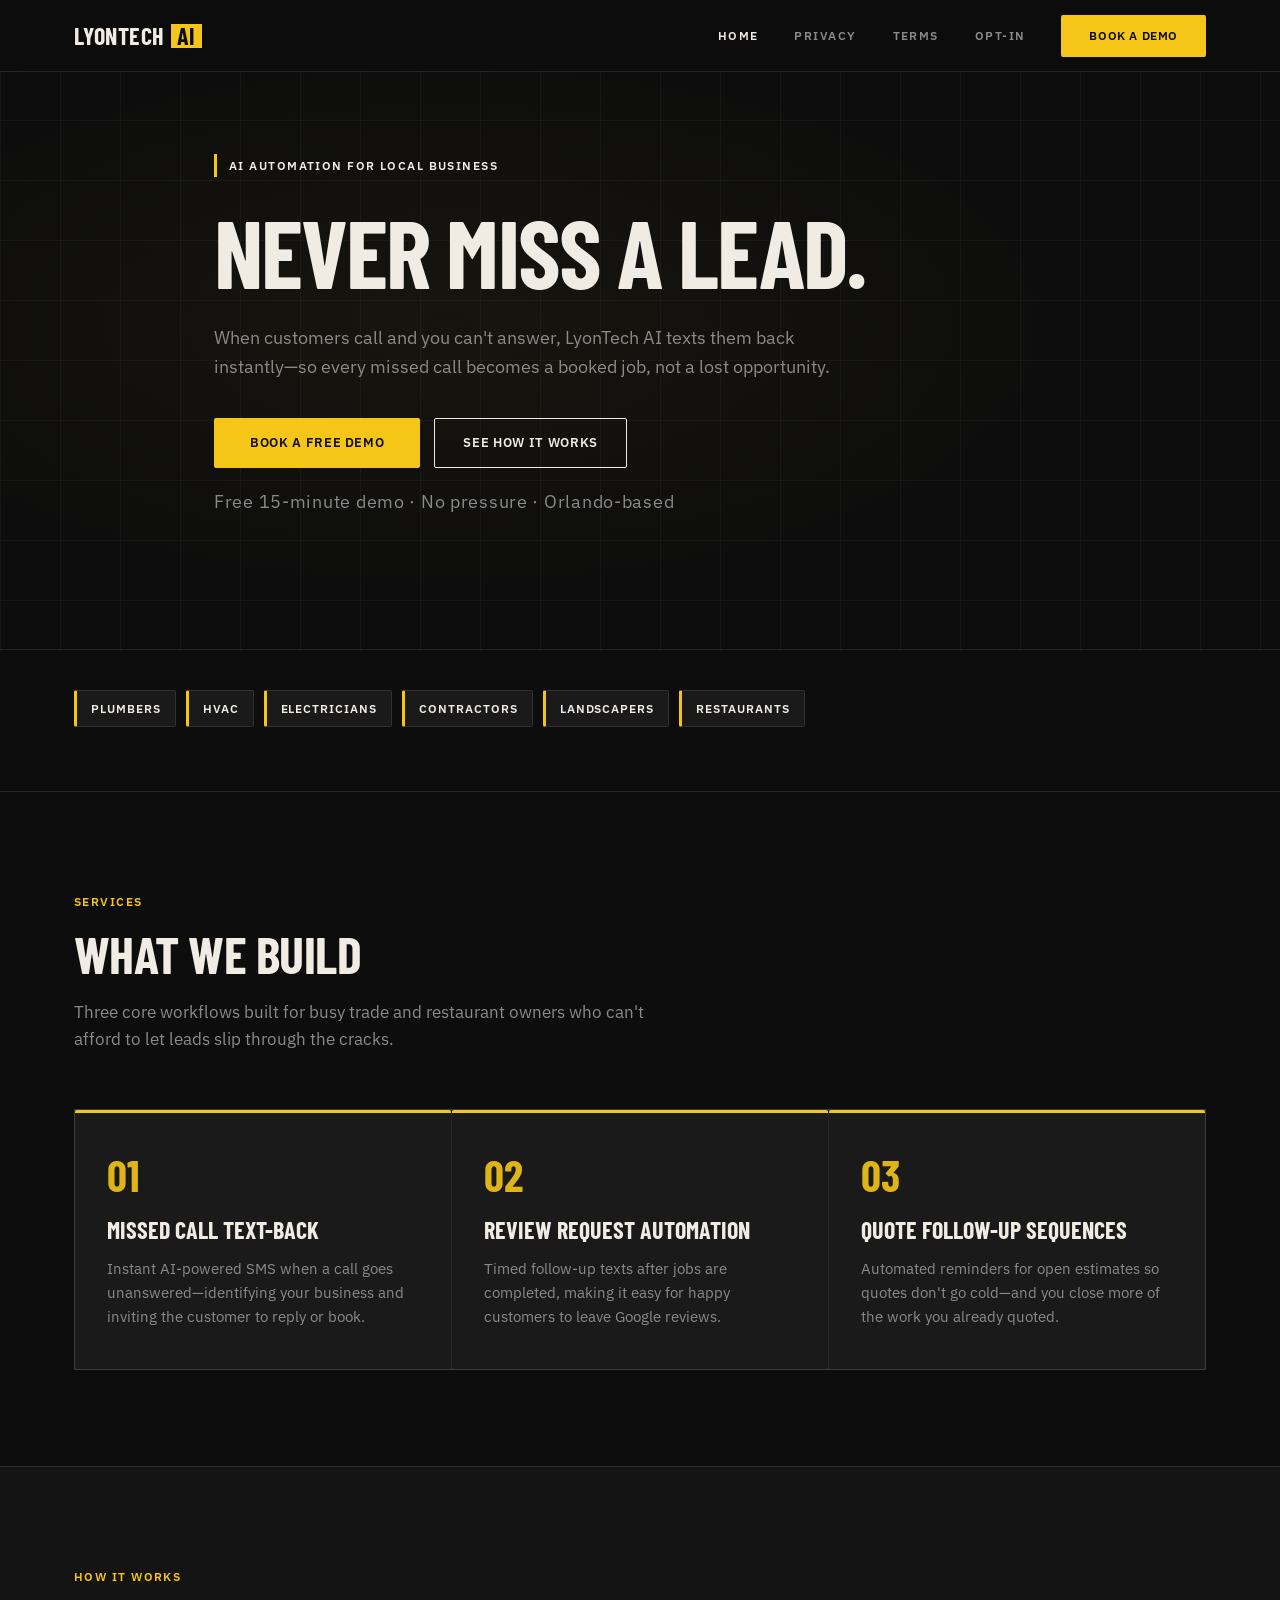
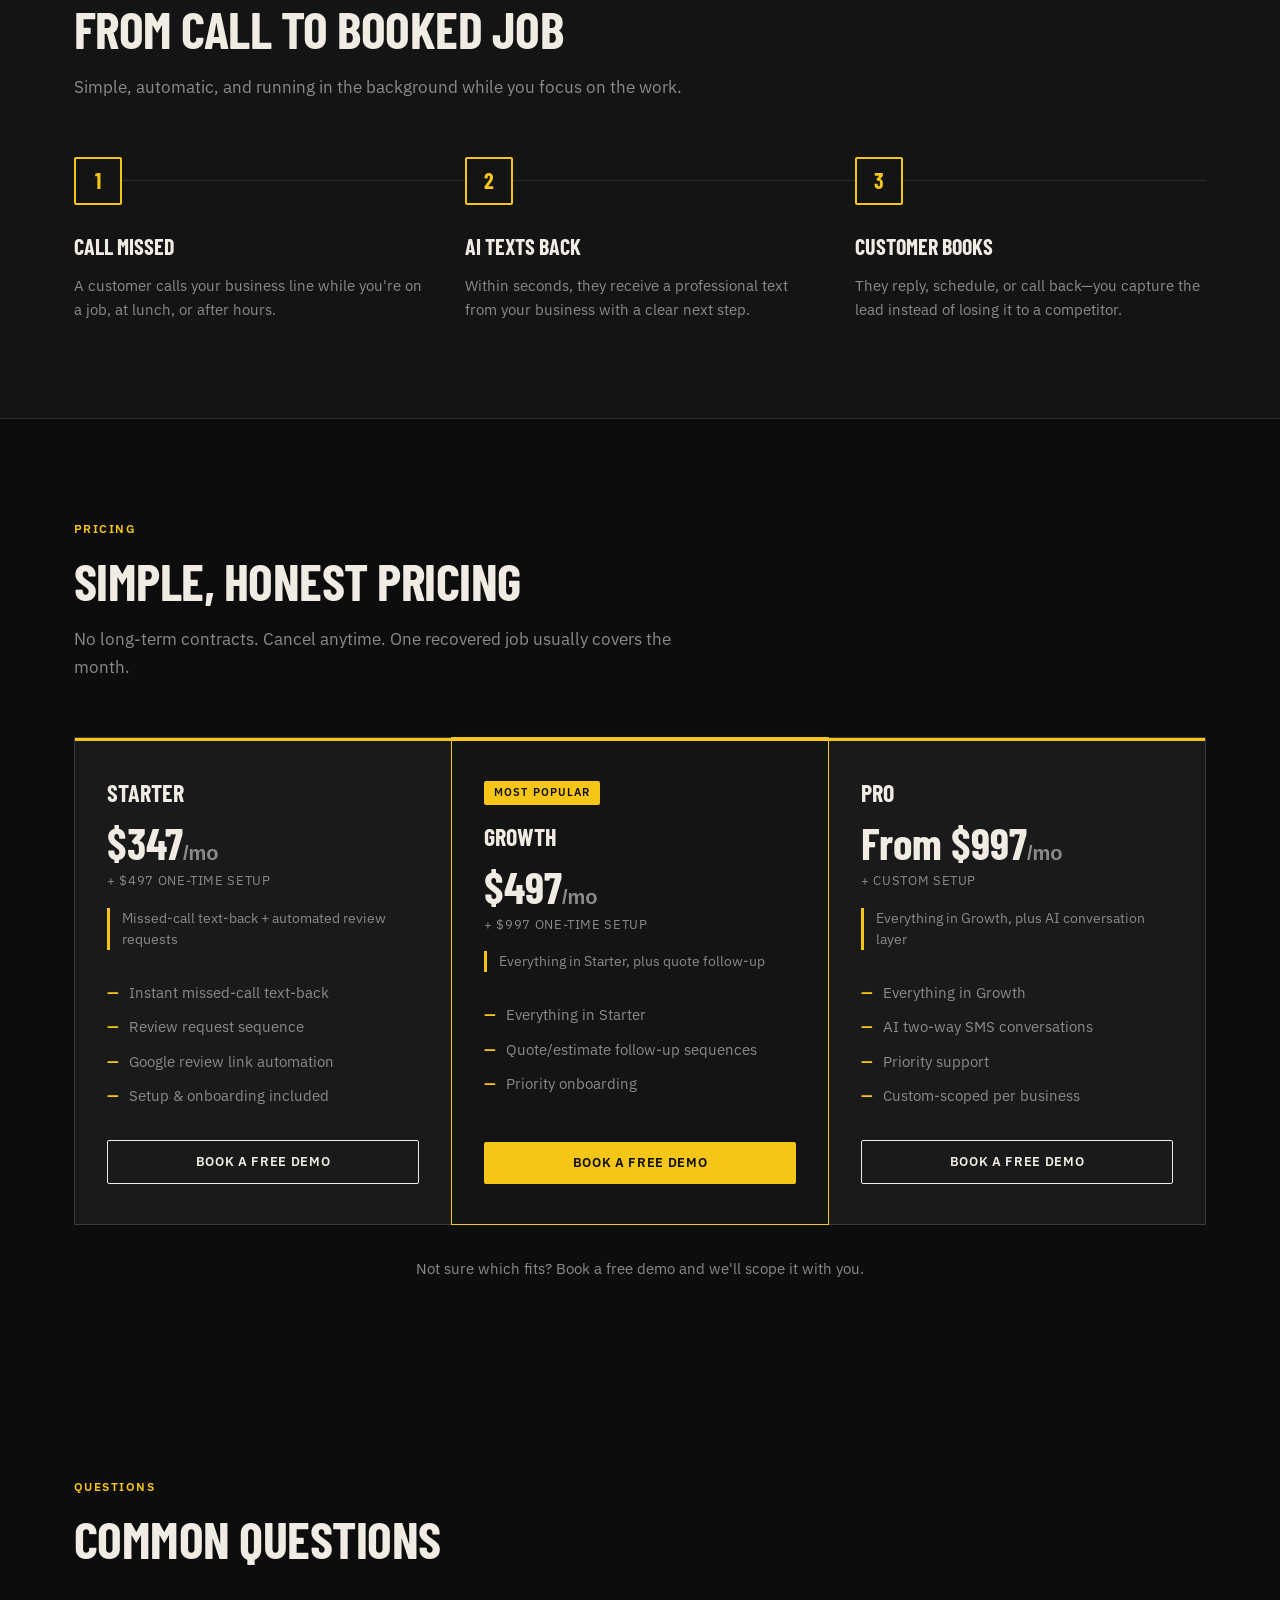
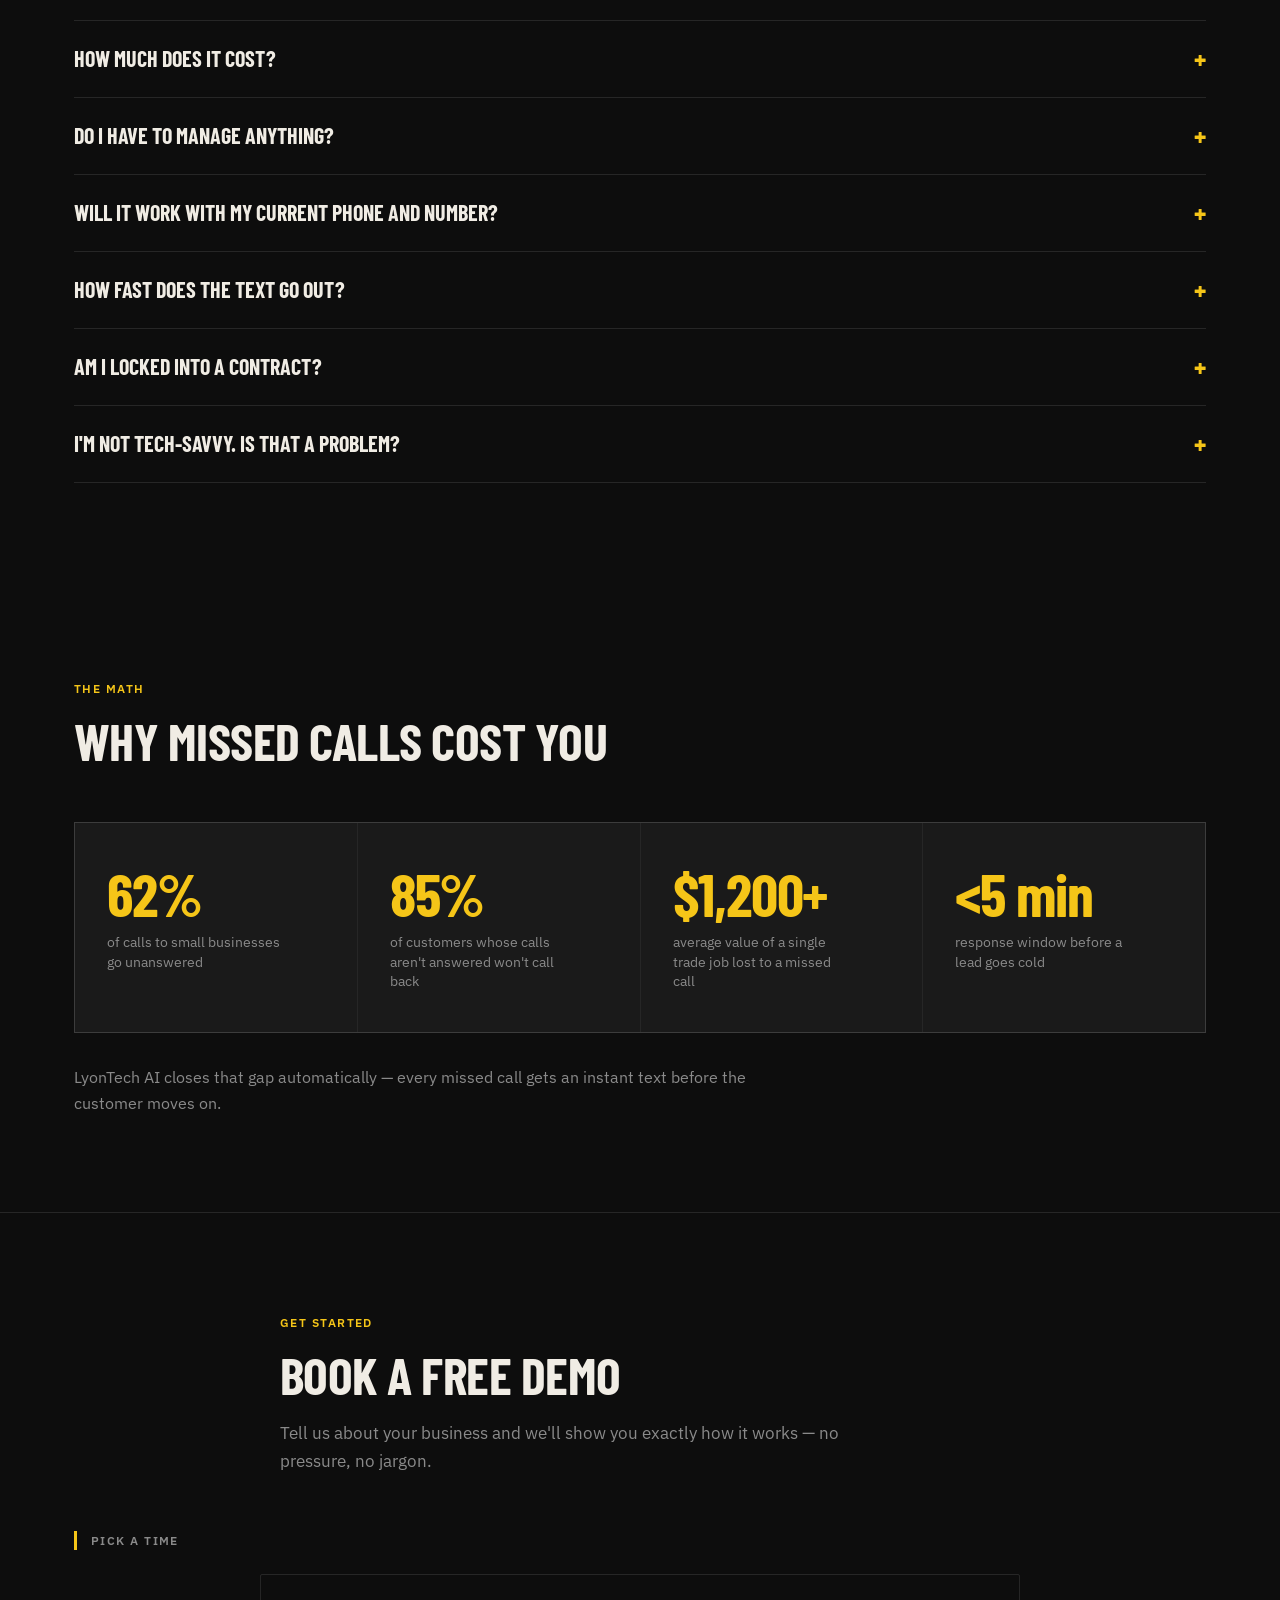
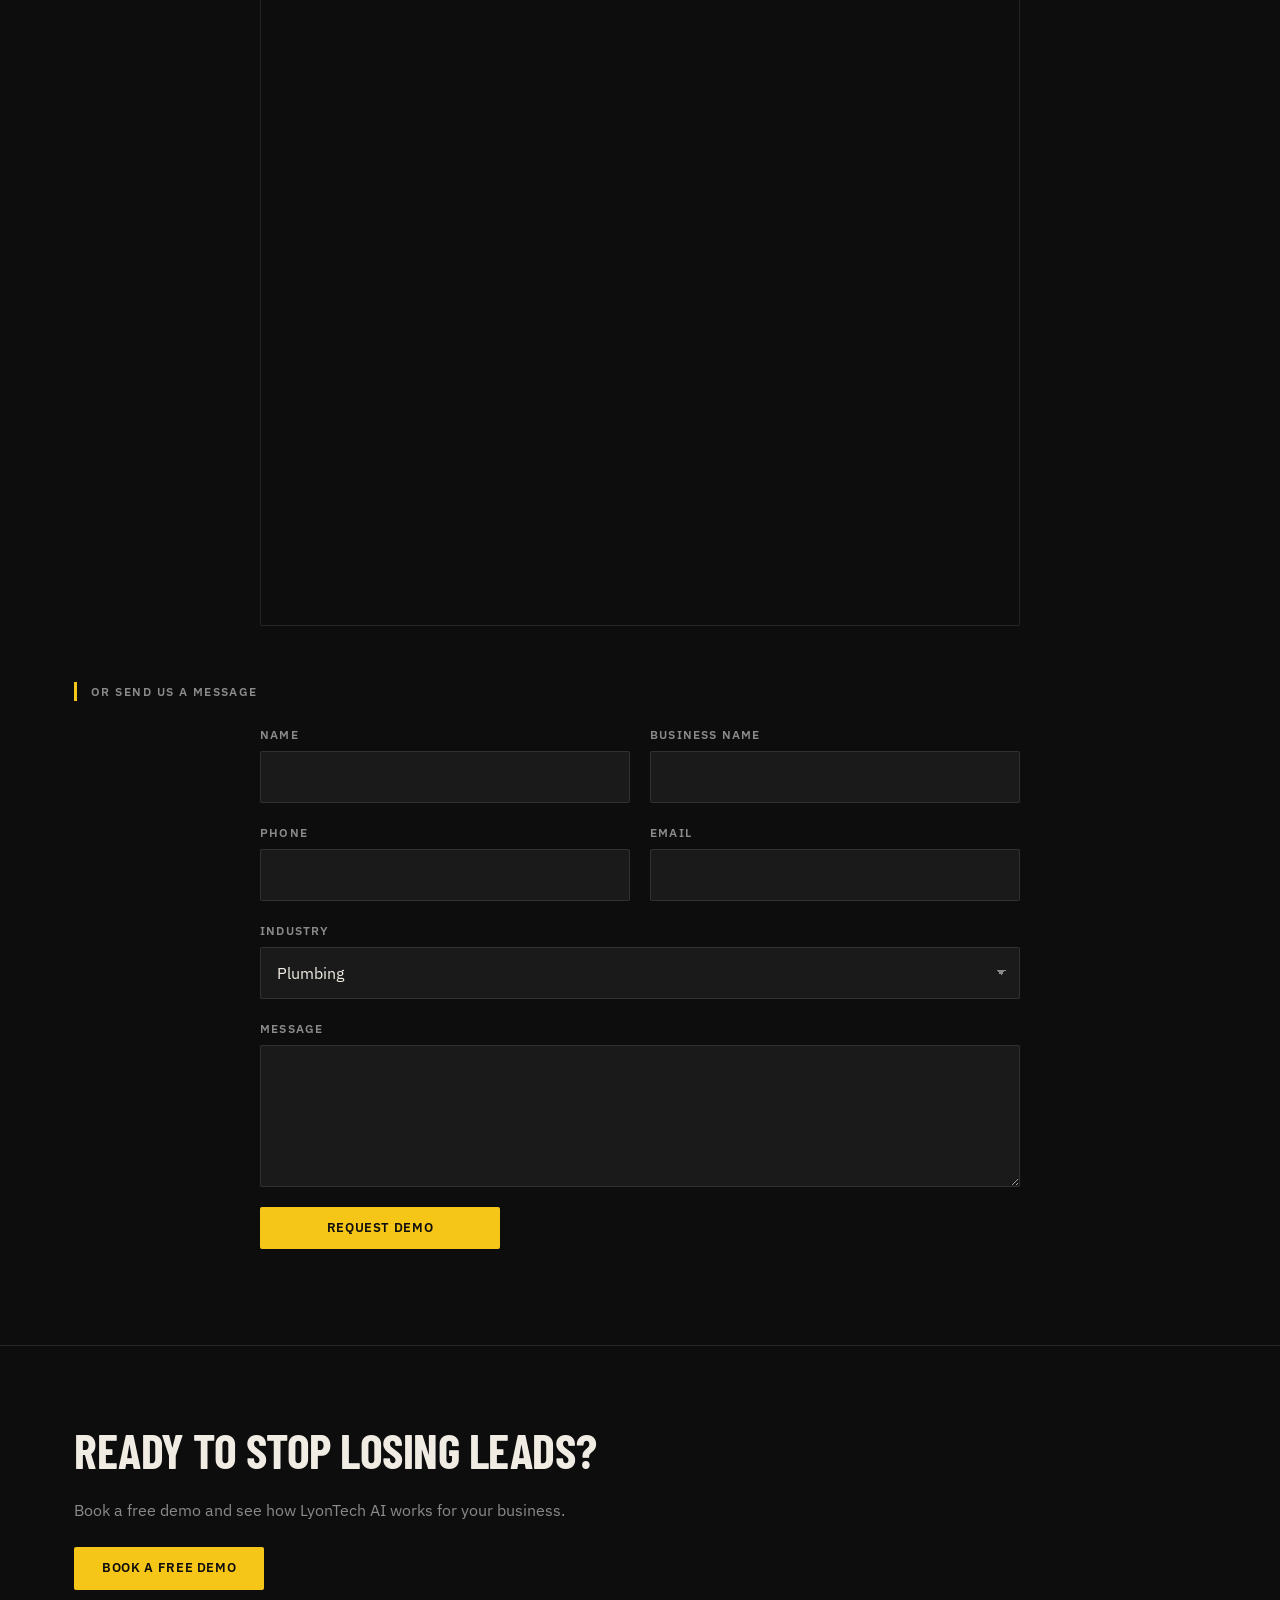
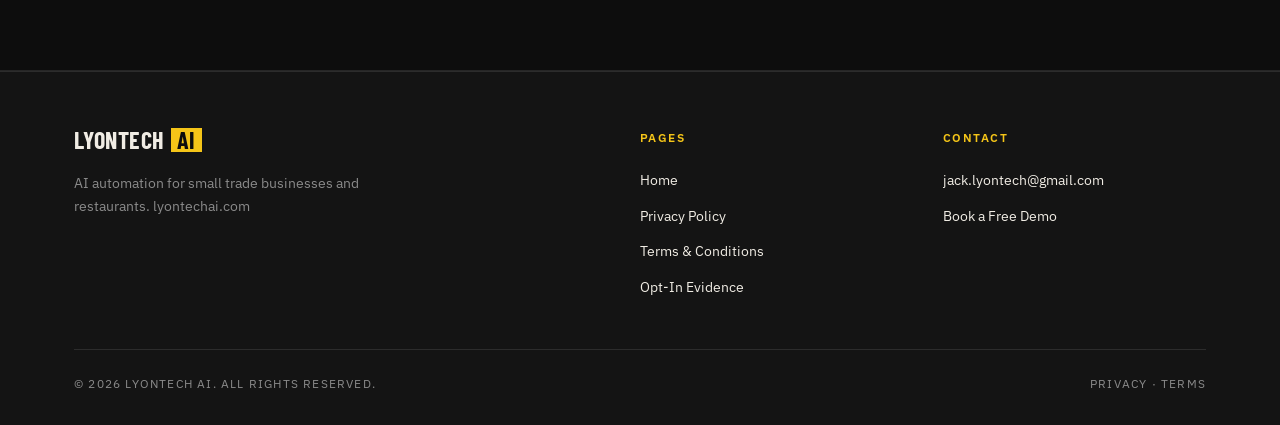
==== commit fe30b691: "Update pricing: Starter $397→$347/mo, Pro $797→$997/mo Co-Authored-By: Claude Sonnet 4.6 <noreply@an" ====
--- a/index.html
+++ b/index.html
@@ -136,7 +136,7 @@
             <div class="pricing-card__header">
               <h3 class="pricing-card__name">Starter</h3>
               <div class="pricing-card__price">
-                <span class="pricing-card__amount">$397<span class="pricing-card__period">/mo</span></span>
+                <span class="pricing-card__amount">$347<span class="pricing-card__period">/mo</span></span>
                 <span class="pricing-card__setup">+ $497 one-time setup</span>
               </div>
               <p class="pricing-card__tagline">Missed-call text-back + automated review requests</p>
@@ -176,7 +176,7 @@
             <div class="pricing-card__header">
               <h3 class="pricing-card__name">Pro</h3>
               <div class="pricing-card__price">
-                <span class="pricing-card__amount">From $797<span class="pricing-card__period">/mo</span></span>
+                <span class="pricing-card__amount">From $997<span class="pricing-card__period">/mo</span></span>
                 <span class="pricing-card__setup">+ custom setup</span>
               </div>
               <p class="pricing-card__tagline">Everything in Growth, plus AI conversation layer</p>
@@ -207,7 +207,7 @@
 
           <details class="faq-item">
             <summary>How much does it cost?</summary>
-            <p class="faq-item__answer">Plans start at $397/mo plus a one-time setup fee. Most owners recover the cost with a single saved job. Book a demo and we'll scope the right fit.</p>
+            <p class="faq-item__answer">Plans start at $347/mo plus a one-time setup fee. Most owners recover the cost with a single saved job. Book a demo and we'll scope the right fit.</p>
           </details>
 
           <details class="faq-item">
@@ -320,6 +320,10 @@
               <option value="Other">Other</option>
             </select>
           </div>
+          <div class="form-field" id="industry-other-field" style="display:none">
+            <label for="demo-industry-other">Your industry</label>
+            <input id="demo-industry-other" name="industry_other" type="text" placeholder="e.g. Roofing, Auto Repair, Cleaning…" disabled>
+          </div>
           <div class="form-field">
             <label for="demo-message">Message</label>
             <textarea id="demo-message" name="message" rows="5"></textarea>
--- a/css/styles.css
+++ b/css/styles.css
@@ -1177,6 +1177,137 @@
   color: var(--accent);
 }
 
+/* Form mockup (opt-in evidence page) */
+.form-mockup-wrap {
+  margin: 1.75rem 0 2.5rem;
+}
+
+.form-mockup-wrap__label {
+  display: inline-block;
+  font-size: 0.6875rem;
+  font-weight: 600;
+  text-transform: uppercase;
+  letter-spacing: 0.1em;
+  color: #0d0d0d;
+  background: var(--accent);
+  padding: 0.2rem 0.625rem;
+  border-radius: var(--radius);
+  margin-bottom: 0.875rem;
+}
+
+.form-mockup {
+  background: var(--bg-card);
+  border: 1px solid var(--border);
+  border-radius: var(--radius);
+  padding: 2rem;
+  max-width: 520px;
+}
+
+.form-mockup__title {
+  font-family: var(--font-display);
+  font-size: 1.125rem;
+  font-weight: 700;
+  text-transform: uppercase;
+  letter-spacing: 0.04em;
+  color: var(--text);
+  margin-bottom: 1.5rem;
+  padding-bottom: 0.75rem;
+  border-bottom: 1px solid var(--border);
+}
+
+.form-mockup__field {
+  margin-bottom: 1.25rem;
+}
+
+.form-mockup__field-label {
+  display: block;
+  font-family: var(--font-sans);
+  font-size: 0.75rem;
+  font-weight: 600;
+  text-transform: uppercase;
+  letter-spacing: 0.1em;
+  color: var(--text-muted);
+  margin-bottom: 0.375rem;
+}
+
+.form-mockup__field-label sup {
+  color: var(--accent);
+}
+
+.form-mockup__input {
+  display: block;
+  width: 100%;
+  background: var(--bg-elevated);
+  border: 1px solid var(--border);
+  border-radius: var(--radius);
+  padding: 0.75rem 1rem;
+  color: var(--text-muted);
+  font-family: var(--font-sans);
+  font-size: 0.9375rem;
+}
+
+.form-mockup__consent {
+  display: flex;
+  align-items: flex-start;
+  gap: 0.875rem;
+  padding: 1rem 1.125rem;
+  background: var(--bg-elevated);
+  border: 1px solid var(--border);
+  border-left: 3px solid var(--accent);
+  border-radius: var(--radius);
+  margin-top: 0.25rem;
+}
+
+.form-mockup__checkbox {
+  flex-shrink: 0;
+  width: 18px;
+  height: 18px;
+  border: 2px solid var(--accent);
+  border-radius: 2px;
+  margin-top: 2px;
+  display: flex;
+  align-items: center;
+  justify-content: center;
+  font-size: 0.6875rem;
+  font-weight: 700;
+  color: var(--accent);
+  background: var(--bg-card);
+}
+
+.form-mockup__consent-text {
+  font-size: 0.8125rem;
+  color: var(--text-muted);
+  line-height: 1.55;
+  margin-bottom: 0;
+}
+
+/* Missed-call flow diagram */
+.missed-call-flow {
+  display: flex;
+  flex-wrap: wrap;
+  align-items: center;
+  gap: 0.5rem;
+  margin: 1.5rem 0 1rem;
+}
+
+.missed-call-flow__step {
+  background: var(--bg-card);
+  border: 1px solid var(--border);
+  border-radius: var(--radius);
+  padding: 0.625rem 1rem;
+  font-size: 0.875rem;
+  font-weight: 600;
+  color: var(--text);
+  white-space: nowrap;
+}
+
+.missed-call-flow__arrow {
+  color: var(--accent);
+  font-size: 1.25rem;
+  font-weight: 700;
+  line-height: 1;
+}
+
 /* Footer */
 .site-footer {
   padding: 3.5rem 0 2rem;
